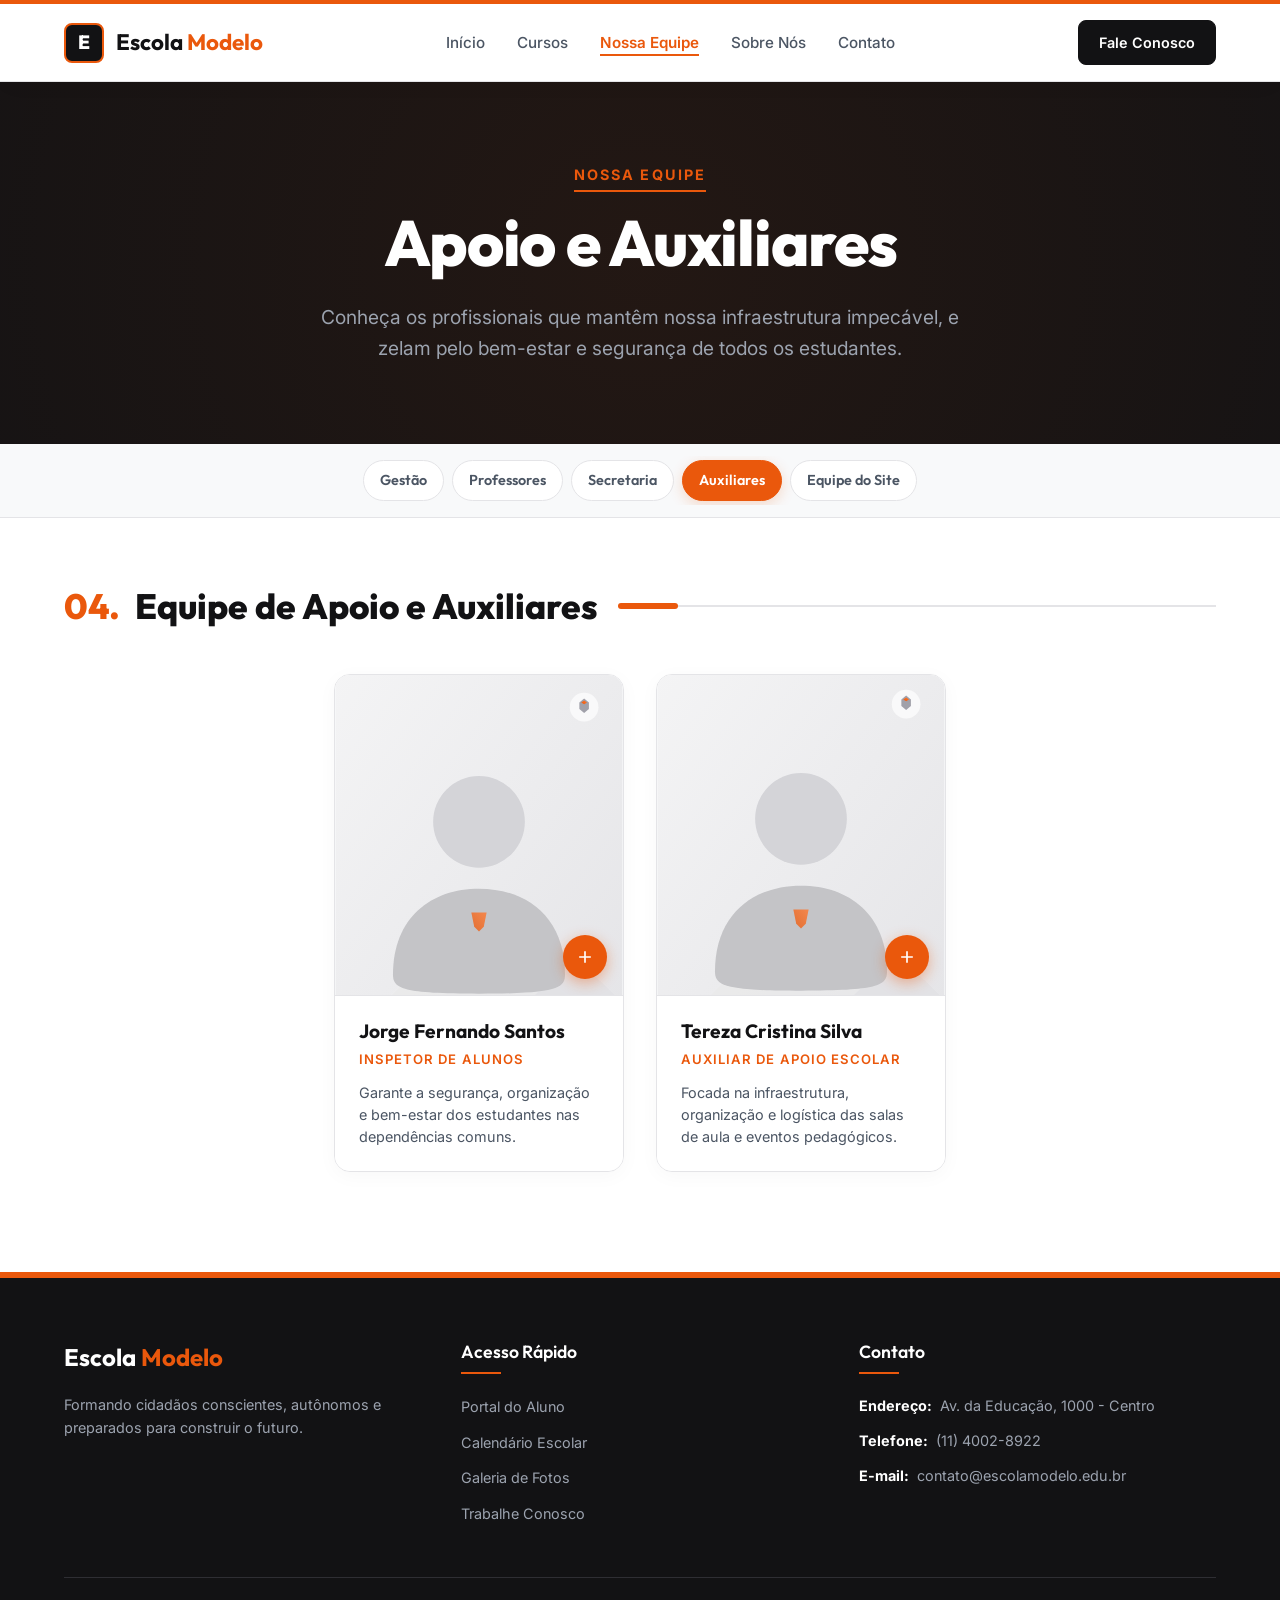
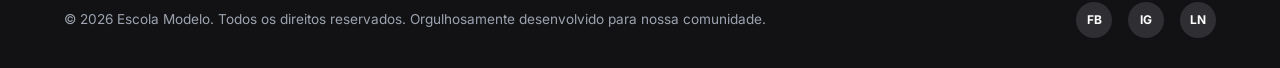
==== auxiliares.html @ 24512c91 "first commit" ====
﻿<!DOCTYPE html>
<html lang="pt-BR">
<head>
  <meta charset="UTF-8">
  <meta name="viewport" content="width=device-width, initial-scale=1.0">
  <title>Auxiliares | Escola Modelo</title>
  
  <!-- SEO Meta Tags -->
  <meta name="description" content="Conheça a equipe de apoio e auxiliares da Escola Modelo. Profissionais focados na segurança e bem-estar de toda a comunidade escolar.">
  <meta name="keywords" content="auxiliares, apoio escolar, infraestrutura, seguranca escolar, escola modelo">
  <meta name="author" content="Escola Modelo">

  <!-- Google Fonts -->
  <link rel="preconnect" href="https://fonts.googleapis.com">
  <link rel="preconnect" href="https://fonts.gstatic.com" crossorigin>
  <link href="https://fonts.googleapis.com/css2?family=Inter:wght@400;500;600;700&family=Outfit:wght@400;600;700;800&display=swap" rel="stylesheet">

  <!-- Folha de Estilos CSS -->
  <link rel="stylesheet" href="style.css">
</head>
<body>

  <!-- Header / Navbar Principal -->
  <header>
    <nav class="navbar" id="main-nav" aria-label="Navegação principal">
      <a href="index.html" class="nav-brand" id="brand-link">
        <div class="brand-logo" aria-hidden="true">E</div>
        <span class="brand-text">Escola <span>Modelo</span></span>
      </a>
      
      <ul class="nav-links" id="nav-menu">
        <li><a href="index.html" id="link-home">Início</a></li>
        <li><a href="#" id="link-cursos">Cursos</a></li>
        <li><a href="equipe-gestao.html" class="active" id="link-equipe">Nossa Equipe</a></li>
        <li><a href="#" id="link-sobre">Sobre Nós</a></li>
        <li><a href="#" id="link-contato">Contato</a></li>
      </ul>

      <a href="#contato" class="nav-cta" id="cta-fale-conosco">Fale Conosco</a>

      <!-- Botão Hambúrguer (Mobile/Tablet) -->
      <button class="hamburger-btn" id="hamburger-btn" aria-label="Abrir menu de navegação" aria-expanded="false" aria-controls="mobile-menu">
        <span></span>
        <span></span>
        <span></span>
      </button>
    </nav>
  </header>

  <!-- Menu Mobile Overlay -->
  <div class="mobile-menu" id="mobile-menu" role="dialog" aria-modal="true" aria-label="Menu de navegação">
    <ul class="mobile-menu-links">
      <li><a href="index.html" id="mob-link-home">Início</a></li>
      <li><a href="#" id="mob-link-cursos">Cursos</a></li>
      <li><a href="equipe-gestao.html" class="active" id="mob-link-equipe">Nossa Equipe</a></li>
      <li><a href="#" id="mob-link-sobre">Sobre Nós</a></li>
      <li><a href="#contato" id="mob-link-contato">Contato</a></li>
    </ul>
    <a href="#contato" class="mobile-menu-cta" id="mob-cta">Fale Conosco</a>
  </div>

  <!-- Hero Section -->
  <section class="hero" id="hero-equipe" aria-labelledby="hero-title-id">
    <div class="hero-content">
      <span class="hero-subtitle" id="hero-sub">Nossa Equipe</span>
      <h1 class="hero-title" id="hero-title-id">Apoio e Auxiliares</h1>
      <p class="hero-description" id="hero-desc">
        Conheça os profissionais que mantêm nossa infraestrutura impecável, e zelam pelo bem-estar e segurança de todos os estudantes.
      </p>
    </div>
  </section>

  <!-- Sub-navegação das Categorias da Equipe -->
  <nav class="team-nav" aria-label="Categorias da equipe">
    <ul class="team-nav-list">
      <li><a href="equipe-gestao.html" class="team-nav-link" id="team-link-gestao">Gestão</a></li>
      <li><a href="professores.html" class="team-nav-link" id="team-link-professores">Professores</a></li>
      <li><a href="secretaria.html" class="team-nav-link" id="team-link-secretaria">Secretaria</a></li>
      <li><a href="auxiliares.html" class="team-nav-link active" id="team-link-auxiliares">Auxiliares</a></li>
      <li><a href="equipe-site.html" class="team-nav-link" id="team-link-site">Equipe do Site</a></li>
    </ul>
  </nav>

  <!-- Container Principal das Categorias de Equipe -->
  <main class="team-container" id="main-team-content">
    <section class="category-section" id="auxiliares" aria-labelledby="title-auxiliares">
      <div class="category-header">
        <h2 class="category-title" id="title-auxiliares"><span>04.</span> Equipe de Apoio e Auxiliares</h2>
        <div class="category-line" aria-hidden="true"></div>
      </div>
      <!-- Cards dos Auxiliares injetados pelo JS com base no data-categoria -->
      <div class="members-grid" id="grid-auxiliares" data-categoria="auxiliares"></div>
    </section>
  </main>

  <!-- Footer / Rodapé Principal -->
  <footer class="footer" id="contato">
    <div class="footer-grid">
      
      <!-- Informações da Escola -->
      <div class="footer-info" id="footer-school-info">
        <h3>Escola <span>Modelo</span></h3>
        <p>Formando cidadãos conscientes, autônomos e preparados para construir o futuro.</p>
      </div>

      <!-- Links Rápidos -->
      <div class="footer-links" id="footer-quick-links">
        <h4>Acesso Rápido</h4>
        <ul>
          <li><a href="#">Portal do Aluno</a></li>
          <li><a href="#">Calendário Escolar</a></li>
          <li><a href="#">Galeria de Fotos</a></li>
          <li><a href="#">Trabalhe Conosco</a></li>
        </ul>
      </div>

      <!-- Contatos e Localização -->
      <div class="footer-contact" id="footer-contact-info">
        <h4>Contato</h4>
        <p><strong>Endereço:</strong> Av. da Educação, 1000 - Centro</p>
        <p><strong>Telefone:</strong> (11) 4002-8922</p>
        <p><strong>E-mail:</strong> contato@escolamodelo.edu.br</p>
      </div>

    </div>

    <!-- Direitos Autorais e Redes Sociais -->
    <div class="footer-bottom" id="footer-copyright-social">
      <p>&copy; 2026 Escola Modelo. Todos os direitos reservados. Orgulhosamente desenvolvido para nossa comunidade.</p>
      <div class="footer-socials" aria-label="Links para redes sociais">
        <a href="#" class="social-icon" aria-label="Facebook">FB</a>
        <a href="#" class="social-icon" aria-label="Instagram">IG</a>
        <a href="#" class="social-icon" aria-label="LinkedIn">LN</a>
      </div>
    </div>
  </footer>

  <!-- Script Lógico JavaScript -->
  <script src="app.js"></script>
</body>
</html>
---- style.css ----
/* -------------------------------------------------------------
 * ESTILOS GERAIS E DESIGN SYSTEM - SEÇÃO "NOSSA EQUIPE"
 * Cores Principais: Branco, Preto, Laranja (Destaques)
 * Fontes: Outfit (Títulos), Inter (Texto de Apoio)
 * ------------------------------------------------------------- */

/* Reset & Configurações Básicas */
*, *::before, *::after {
  box-sizing: border-box;
  margin: 0;
  padding: 0;
}

:root {
  /* Cores */
  --color-bg: #ffffff;
  --color-bg-alt: #f8f9fa;
  --color-text-primary: #121214;
  --color-text-secondary: #4b5563;
  --color-text-muted: #9ca3af;
  --color-border: #e4e4e7;
  
  /* Laranja Principal e Variações */
  --color-orange: #ea580c;
  --color-orange-light: #ff7e3d;
  --color-orange-dark: #c2410c;
  --color-orange-glow: rgba(234, 88, 12, 0.15);
  
  /* Fontes */
  --font-title: 'Outfit', sans-serif;
  --font-body: 'Inter', sans-serif;
  
  /* Transições */
  --transition-smooth: all 0.4s cubic-bezier(0.4, 0, 0.2, 1);
  --transition-fast: all 0.2s ease;

  /* Altura da navbar (usada pelo team-nav sticky) */
  --navbar-height: 73px;
}

body {
  font-family: var(--font-body);
  background-color: var(--color-bg);
  color: var(--color-text-primary);
  line-height: 1.6;
  -webkit-font-smoothing: antialiased;
  overflow-x: hidden;
}

/* -------------------------------------------------------------
 * HEADER / NAVBAR INSTITUCIONAL
 * ------------------------------------------------------------- */
.navbar {
  position: sticky;
  top: 0;
  z-index: 100;
  background-color: rgba(255, 255, 255, 0.97);
  backdrop-filter: blur(8px);
  border-bottom: 1px solid var(--color-border);
  border-top: 4px solid var(--color-orange);
  padding: 16px 5%;
  display: flex;
  justify-content: space-between;
  align-items: center;
  box-shadow: 0 4px 30px rgba(0, 0, 0, 0.02);
}

.nav-brand {
  display: flex;
  align-items: center;
  gap: 12px;
  text-decoration: none;
  z-index: 110;
}

.brand-logo {
  width: 40px;
  height: 40px;
  background-color: var(--color-text-primary);
  border-radius: 8px;
  display: flex;
  align-items: center;
  justify-content: center;
  color: var(--color-bg);
  font-weight: 800;
  font-family: var(--font-title);
  font-size: 1.2rem;
  border: 2px solid var(--color-orange);
  flex-shrink: 0;
}

.brand-text {
  font-family: var(--font-title);
  font-size: 1.4rem;
  font-weight: 700;
  color: var(--color-text-primary);
}

.brand-text span {
  color: var(--color-orange);
}

.nav-links {
  display: flex;
  gap: 32px;
  list-style: none;
}

.nav-links a {
  text-decoration: none;
  color: var(--color-text-secondary);
  font-weight: 500;
  font-size: 0.95rem;
  transition: var(--transition-fast);
  position: relative;
  padding: 4px 0;
}

.nav-links a:hover {
  color: var(--color-orange);
}

.nav-links a::after {
  content: '';
  position: absolute;
  bottom: 0;
  left: 0;
  width: 0;
  height: 2px;
  background-color: var(--color-orange);
  transition: var(--transition-fast);
}

.nav-links a.active {
  color: var(--color-orange);
  font-weight: 600;
}

.nav-links a.active::after,
.nav-links a:hover::after {
  width: 100%;
}

.nav-cta {
  background-color: var(--color-text-primary);
  color: var(--color-bg);
  padding: 10px 20px;
  border-radius: 8px;
  text-decoration: none;
  font-weight: 600;
  font-size: 0.9rem;
  transition: var(--transition-fast);
  border: 1px solid var(--color-text-primary);
}

.nav-cta:hover {
  background-color: var(--color-orange);
  border-color: var(--color-orange);
  color: var(--color-bg);
  box-shadow: 0 4px 12px var(--color-orange-glow);
}

/* -------------------------------------------------------------
 * MENU HAMBÚRGUER (Mobile / Tablet)
 * ------------------------------------------------------------- */
.hamburger-btn {
  display: none;
  flex-direction: column;
  justify-content: center;
  align-items: center;
  gap: 5px;
  width: 44px;
  height: 44px;
  background: none;
  border: 1px solid var(--color-border);
  border-radius: 8px;
  cursor: pointer;
  padding: 8px;
  transition: var(--transition-fast);
  z-index: 110;
}

.hamburger-btn:hover {
  border-color: var(--color-orange);
  background-color: var(--color-orange-glow);
}

.hamburger-btn span {
  display: block;
  width: 22px;
  height: 2px;
  background-color: var(--color-text-primary);
  border-radius: 2px;
  transition: var(--transition-smooth);
  transform-origin: center;
}

/* Animação hambúrguer → X */
.hamburger-btn.open span:nth-child(1) {
  transform: translateY(7px) rotate(45deg);
}
.hamburger-btn.open span:nth-child(2) {
  opacity: 0;
  transform: scaleX(0);
}
.hamburger-btn.open span:nth-child(3) {
  transform: translateY(-7px) rotate(-45deg);
}

/* Menu Mobile Overlay */
.mobile-menu {
  display: none;
  position: fixed;
  top: 0;
  left: 0;
  right: 0;
  bottom: 0;
  background-color: rgba(255, 255, 255, 0.98);
  backdrop-filter: blur(12px);
  z-index: 105;
  flex-direction: column;
  justify-content: center;
  align-items: center;
  gap: 0;
  opacity: 0;
  pointer-events: none;
  transition: opacity 0.3s ease;
}

.mobile-menu.open {
  opacity: 1;
  pointer-events: all;
}

.mobile-menu-links {
  list-style: none;
  display: flex;
  flex-direction: column;
  align-items: center;
  gap: 8px;
  width: 100%;
  padding: 0 24px;
}

.mobile-menu-links a {
  display: block;
  width: 100%;
  text-align: center;
  text-decoration: none;
  color: var(--color-text-primary);
  font-family: var(--font-title);
  font-size: 1.5rem;
  font-weight: 700;
  padding: 14px 0;
  border-bottom: 1px solid var(--color-border);
  transition: var(--transition-fast);
}

.mobile-menu-links a:hover,
.mobile-menu-links a.active {
  color: var(--color-orange);
}

.mobile-menu-cta {
  display: inline-block;
  margin-top: 24px;
  background-color: var(--color-orange);
  color: var(--color-bg);
  padding: 14px 36px;
  border-radius: 8px;
  text-decoration: none;
  font-weight: 700;
  font-size: 1rem;
  font-family: var(--font-title);
  transition: var(--transition-fast);
}

.mobile-menu-cta:hover {
  background-color: var(--color-orange-dark);
  box-shadow: 0 6px 20px var(--color-orange-glow);
}

/* -------------------------------------------------------------
 * HERO SECTION
 * ------------------------------------------------------------- */
.hero {
  background-color: var(--color-text-primary);
  color: var(--color-bg);
  padding: 80px 5%;
  text-align: center;
  position: relative;
  overflow: hidden;
}

.hero::before {
  content: '';
  position: absolute;
  top: -50%;
  left: -50%;
  width: 200%;
  height: 200%;
  background: radial-gradient(circle, rgba(234, 88, 12, 0.08) 0%, rgba(0,0,0,0) 70%);
  pointer-events: none;
}

.hero-content {
  max-width: 800px;
  margin: 0 auto;
  position: relative;
  z-index: 1;
}

.hero-subtitle {
  color: var(--color-orange);
  text-transform: uppercase;
  letter-spacing: 0.15em;
  font-size: 0.9rem;
  font-weight: 700;
  margin-bottom: 16px;
  display: inline-block;
  border-bottom: 2px solid var(--color-orange);
  padding-bottom: 4px;
}

.hero-title {
  font-family: var(--font-title);
  font-size: clamp(2rem, 5vw, 4rem);
  font-weight: 800;
  line-height: 1.1;
  margin-bottom: 24px;
  letter-spacing: -0.02em;
}

.hero-description {
  color: var(--color-text-muted);
  font-size: clamp(0.95rem, 2vw, 1.2rem);
  font-weight: 400;
  max-width: 650px;
  margin: 0 auto;
}

/* -------------------------------------------------------------
 * TEAM SECTION / LAYOUT DE CATEGORIAS
 * ------------------------------------------------------------- */
.team-container {
  padding: 60px 5% 100px 5%;
  max-width: 1400px;
  margin: 0 auto;
}

.category-section {
  margin-bottom: 80px;
  scroll-margin-top: 140px;
}

.category-section:last-child {
  margin-bottom: 0;
}

.category-header {
  margin-bottom: 40px;
  position: relative;
  display: flex;
  align-items: center;
  gap: 20px;
}

.category-title {
  font-family: var(--font-title);
  font-size: clamp(1.6rem, 3vw, 2.2rem);
  font-weight: 800;
  color: var(--color-text-primary);
  white-space: nowrap;
}

.category-title span {
  color: var(--color-orange);
  margin-right: 8px;
}

.category-line {
  flex-grow: 1;
  height: 2px;
  background-color: var(--color-border);
  position: relative;
}

.category-line::before {
  content: '';
  position: absolute;
  left: 0;
  top: -2px;
  height: 6px;
  width: 60px;
  background-color: var(--color-orange);
  border-radius: 3px;
}

/* Sub-navegação para Categorias da Equipe */
.team-nav {
  background-color: var(--color-bg-alt);
  border-bottom: 1px solid var(--color-border);
  padding: 12px 5%;
  position: sticky;
  top: var(--navbar-height);
  z-index: 90;
  display: flex;
  justify-content: center;
}

.team-nav-list {
  display: flex;
  gap: 8px;
  list-style: none;
  overflow-x: auto;
  scrollbar-width: none; /* Firefox */
  -ms-overflow-style: none; /* IE/Edge */
  max-width: 100%;
  padding: 4px 0;
  -webkit-overflow-scrolling: touch;
}

.team-nav-list::-webkit-scrollbar {
  display: none; /* Chrome/Safari */
}

.team-nav-link {
  display: inline-block;
  text-decoration: none;
  color: var(--color-text-secondary);
  font-family: var(--font-title);
  font-weight: 600;
  font-size: 0.9rem;
  padding: 8px 16px;
  border-radius: 30px;
  border: 1px solid var(--color-border);
  background-color: var(--color-bg);
  transition: var(--transition-fast);
  white-space: nowrap;
}

.team-nav-link:hover {
  color: var(--color-orange);
  border-color: var(--color-orange);
  box-shadow: 0 4px 12px rgba(234, 88, 12, 0.05);
}

.team-nav-link.active {
  color: var(--color-bg);
  background-color: var(--color-orange);
  border-color: var(--color-orange);
  box-shadow: 0 4px 14px rgba(234, 88, 12, 0.2);
}

/* Grid de Membros */
.members-grid {
  display: flex;
  flex-wrap: wrap;
  justify-content: center;
  gap: 40px 32px;
}

/* -------------------------------------------------------------
 * MEMBER CARDS (COMPONENTE PRINCIPAL REESTRUTURADO)
 * ------------------------------------------------------------- */
.member-card {
  background-color: var(--color-bg);
  border-radius: 16px;
  border: 1px solid var(--color-border);
  box-shadow: 0 4px 20px rgba(0, 0, 0, 0.03);
  overflow: hidden;
  display: flex;
  flex-direction: column;
  width: 290px;
  max-width: 100%;
  transition: width 0.5s cubic-bezier(0.4, 0, 0.2, 1), 
              border-color 0.3s ease, 
              box-shadow 0.3s ease,
              transform 0.3s ease;
  position: relative;
}

/* Hover no Desktop (apenas quando fechado) */
@media (hover: hover) {
  .member-card:not(.expanded):hover {
    transform: translateY(-6px);
    border-color: var(--color-orange);
    box-shadow: 0 12px 30px rgba(234, 88, 12, 0.1);
  }
  
  .member-card:not(.expanded):hover .member-photo {
    transform: scale(1.04);
  }
}

/* Estado Expandido - apenas Desktop */
@media (min-width: 769px) {
  .member-card.expanded {
    width: 650px;
    border-color: var(--color-orange);
    box-shadow: 0 16px 40px rgba(234, 88, 12, 0.12);
  }

  .member-card.expanded .card-main-row {
    height: 380px;
  }
}

/* Linha Principal (Foto + Detalhes Expansíveis) */
.card-main-row {
  display: flex;
  flex-direction: row;
  width: 100%;
  height: 320px;
  position: relative;
  overflow: hidden;
}

/* Foto do Membro */
.card-media-container {
  position: relative;
  width: 100%;
  height: 100%;
  flex-shrink: 0;
  overflow: hidden;
  background-color: var(--color-bg-alt);
  transition: width 0.5s cubic-bezier(0.4, 0, 0.2, 1);
}

@media (min-width: 769px) {
  .member-card.expanded .card-media-container {
    width: 260px; /* Reduz ligeiramente para dar espaço ao painel lateral */
  }
}

.member-photo {
  width: 100%;
  height: 100%;
  object-fit: cover;
  transition: transform 0.5s ease;
}

/* Botão Toggle (+ / x) */
.toggle-btn {
  position: absolute;
  bottom: 16px;
  right: 16px;
  width: 44px;
  height: 44px;
  border-radius: 50%;
  background-color: var(--color-orange);
  color: var(--color-bg);
  border: none;
  cursor: pointer;
  display: flex;
  align-items: center;
  justify-content: center;
  box-shadow: 0 4px 14px rgba(234, 88, 12, 0.4);
  transition: transform 0.5s cubic-bezier(0.4, 0, 0.2, 1),
              background-color 0.3s ease,
              box-shadow 0.3s ease;
  z-index: 10;
  outline: none;
}

.toggle-btn svg {
  width: 20px;
  height: 20px;
  fill: currentColor;
  transition: transform 0.5s cubic-bezier(0.4, 0, 0.2, 1);
}

/* Estilos de Hover/Focus do Botão */
.toggle-btn:hover,
.toggle-btn:focus-visible {
  background-color: var(--color-orange-dark);
  box-shadow: 0 6px 18px rgba(234, 88, 12, 0.6);
}

.toggle-btn:focus-visible {
  outline: 3px solid var(--color-text-primary);
  outline-offset: 2px;
}

/* Rotação e cor do botão expandido (+ vira ×) */
.member-card.expanded .toggle-btn {
  transform: rotate(135deg);
  background-color: var(--color-text-primary);
  box-shadow: 0 4px 14px rgba(0, 0, 0, 0.3);
}

/* -------------------------------------------------------------
 * PAINÉIS DE CONTEÚDO
 * ------------------------------------------------------------- */

/* Painel Resumido (Parte inferior quando fechado) */
.card-collapsed-panel {
  padding: 24px;
  display: flex;
  flex-direction: column;
  flex-grow: 1;
  border-top: 1px solid var(--color-border);
  background-color: var(--color-bg);
  transition: max-height 0.5s cubic-bezier(0.4, 0, 0.2, 1),
              opacity 0.4s ease,
              padding 0.5s ease;
  max-height: 200px;
  opacity: 1;
  overflow: hidden;
}

.member-card.expanded .card-collapsed-panel {
  max-height: 0;
  opacity: 0;
  padding: 0 24px;
  border-top-color: transparent;
}

.member-name {
  font-family: var(--font-title);
  font-size: 1.2rem;
  font-weight: 700;
  color: var(--color-text-primary);
  margin-bottom: 6px;
  line-height: 1.2;
}

.member-role {
  font-size: 0.82rem;
  font-weight: 600;
  color: var(--color-orange);
  text-transform: uppercase;
  letter-spacing: 0.08em;
  margin-bottom: 12px;
}

.member-summary {
  font-size: 0.9rem;
  color: var(--color-text-secondary);
  line-height: 1.5;
}

/* Painel Expandido (Ao lado da foto) */
.card-expanded-panel {
  width: 0;
  opacity: 0;
  overflow: hidden;
  box-sizing: border-box;
  background-color: var(--color-bg);
  transition: width 0.5s cubic-bezier(0.4, 0, 0.2, 1),
              opacity 0.4s ease,
              padding 0.5s ease;
  display: flex;
  flex-direction: column;
  height: 100%;
}

.member-card.expanded .card-expanded-panel {
  width: 390px;
  opacity: 1;
  padding: 24px;
  overflow-y: auto;
  overflow-x: hidden;
  max-height: 380px;
}

.member-name-exp {
  font-family: var(--font-title);
  font-size: 1.3rem;
  font-weight: 800;
  color: var(--color-text-primary);
  margin-bottom: 4px;
}

.member-role-exp {
  font-size: 0.85rem;
  font-weight: 700;
  color: var(--color-orange);
  text-transform: uppercase;
  letter-spacing: 0.08em;
  margin-bottom: 16px;
}

.expanded-inner-details {
  border-top: 1px solid var(--color-border);
  padding-top: 16px;
}

.detail-item {
  margin-bottom: 16px;
}

.detail-item:last-child {
  margin-bottom: 0;
}

.detail-label {
  font-size: 0.7rem;
  font-weight: 700;
  color: var(--color-text-muted);
  text-transform: uppercase;
  letter-spacing: 0.08em;
  margin-bottom: 4px;
}

.detail-value {
  font-size: 0.9rem;
  color: var(--color-text-primary);
  font-weight: 500;
}

.detail-bio {
  font-size: 0.88rem;
  color: var(--color-text-secondary);
  line-height: 1.5;
  background-color: var(--color-bg-alt);
  padding: 10px;
  border-radius: 8px;
  border-left: 3px solid var(--color-orange);
  margin-top: 4px;
}

/* -------------------------------------------------------------
 * FOOTER INSTITUCIONAL (Mantendo intacto)
 * ------------------------------------------------------------- */
.footer {
  background-color: var(--color-text-primary);
  color: var(--color-bg);
  padding: 60px 5% 30px 5%;
  border-top: 6px solid var(--color-orange);
}

.footer-grid {
  max-width: 1400px;
  margin: 0 auto 40px auto;
  display: grid;
  grid-template-columns: repeat(auto-fit, minmax(220px, 1fr));
  gap: 40px;
}

.footer-info h3 {
  font-family: var(--font-title);
  font-size: 1.5rem;
  font-weight: 700;
  margin-bottom: 16px;
}

.footer-info h3 span {
  color: var(--color-orange);
}

.footer-info p {
  color: var(--color-text-muted);
  font-size: 0.9rem;
  max-width: 320px;
}

.footer-links h4,
.footer-contact h4 {
  font-family: var(--font-title);
  font-size: 1.1rem;
  font-weight: 600;
  margin-bottom: 20px;
  position: relative;
  padding-bottom: 8px;
}

.footer-links h4::after,
.footer-contact h4::after {
  content: '';
  position: absolute;
  bottom: 0;
  left: 0;
  width: 40px;
  height: 2px;
  background-color: var(--color-orange);
}

.footer-links ul {
  list-style: none;
}

.footer-links li {
  margin-bottom: 10px;
}

.footer-links a {
  text-decoration: none;
  color: var(--color-text-muted);
  font-size: 0.9rem;
  transition: var(--transition-fast);
}

.footer-links a:hover {
  color: var(--color-orange);
  padding-left: 4px;
}

.footer-contact p {
  color: var(--color-text-muted);
  font-size: 0.9rem;
  margin-bottom: 12px;
  display: flex;
  align-items: flex-start;
  gap: 8px;
  flex-wrap: wrap;
}

.footer-contact strong {
  color: var(--color-bg);
  white-space: nowrap;
}

.footer-bottom {
  max-width: 1400px;
  margin: 0 auto;
  border-top: 1px solid #2e2e33;
  padding-top: 24px;
  display: flex;
  justify-content: space-between;
  align-items: center;
  flex-wrap: wrap;
  gap: 20px;
  color: var(--color-text-muted);
  font-size: 0.85rem;
}

.footer-socials {
  display: flex;
  gap: 16px;
}

.social-icon {
  width: 36px;
  height: 36px;
  border-radius: 50%;
  background-color: #2e2e33;
  color: var(--color-bg);
  display: flex;
  align-items: center;
  justify-content: center;
  text-decoration: none;
  transition: var(--transition-fast);
  font-size: 0.75rem;
  font-weight: 700;
}

.social-icon:hover {
  background-color: var(--color-orange);
  transform: translateY(-2px);
}

/* ============================================================
 * MEDIA QUERIES - RESPONSIVIDADE COMPLETA
 * ============================================================ */

/* ----------------------------------------------------------
 * TABLETS GRANDES / LAPTOPS PEQUENOS (max 1024px)
 * ---------------------------------------------------------- */
@media (max-width: 1024px) {
  .navbar {
    padding: 16px 4%;
  }

  .nav-links {
    gap: 20px;
  }

  .team-container {
    padding: 50px 4% 80px 4%;
  }

  .members-grid {
    gap: 32px 24px;
  }
}

/* ----------------------------------------------------------
 * TABLETS (max 768px) — Ativa o menu hambúrguer
 * ---------------------------------------------------------- */
@media (max-width: 768px) {
  :root {
    --navbar-height: 65px;
  }

  .navbar {
    padding: 14px 5%;
  }

  /* Esconde links e CTA desktop */
  .nav-links,
  .nav-cta {
    display: none;
  }

  /* Mostra o botão hambúrguer */
  .hamburger-btn {
    display: flex;
  }

  /* Exibe o menu mobile quando open */
  .mobile-menu {
    display: flex;
  }

  /* Hero */
  .hero {
    padding: 60px 5%;
  }

  /* Team nav — mais compacto */
  .team-nav {
    padding: 10px 4%;
    justify-content: flex-start;
  }

  .team-nav-list {
    gap: 6px;
  }

  .team-nav-link {
    font-size: 0.82rem;
    padding: 7px 14px;
  }

  /* Container principal */
  .team-container {
    padding: 40px 5% 70px 5%;
  }

  .category-section {
    margin-bottom: 60px;
    scroll-margin-top: 130px;
  }

  .category-header {
    margin-bottom: 28px;
  }

  .members-grid {
    gap: 28px;
  }

  /* Cards — expansão vertical em tablet */
  .member-card {
    width: 100%;
    max-width: 480px;
  }

  .member-card.expanded {
    width: 100%;
    max-width: 480px;
    border-color: var(--color-orange);
    box-shadow: 0 16px 40px rgba(234, 88, 12, 0.12);
  }

  /* Empilha verticalmente */
  .card-main-row {
    flex-direction: column;
    height: auto;
  }

  .card-media-container {
    width: 100% !important;
    height: 280px;
    flex-shrink: 0;
  }

  /* Painel expandido vira bloco vertical */
  .card-expanded-panel {
    width: 100% !important;
    height: 0;
    max-height: 0;
    opacity: 0;
    overflow: hidden;
    transition: max-height 0.5s cubic-bezier(0.4, 0, 0.2, 1),
                opacity 0.4s ease,
                padding 0.5s ease;
    border-top: 1px solid var(--color-border);
  }

  .member-card.expanded .card-expanded-panel {
    height: auto;
    max-height: 600px;
    opacity: 1;
    padding: 20px 24px;
    overflow-y: visible;
  }

  .member-card.expanded .card-collapsed-panel {
    max-height: 0;
    opacity: 0;
    padding: 0 24px;
    border-top-color: transparent;
  }

  /* Footer tablet */
  .footer-grid {
    grid-template-columns: 1fr 1fr;
    gap: 30px;
  }

  .footer-bottom {
    flex-direction: column;
    text-align: center;
    align-items: center;
    gap: 16px;
  }
}

/* ----------------------------------------------------------
 * CELULARES MÉDIOS E GRANDES (max 599px)
 * ---------------------------------------------------------- */
@media (max-width: 599px) {
  :root {
    --navbar-height: 60px;
  }

  .navbar {
    padding: 12px 4%;
  }

  .brand-text {
    font-size: 1.2rem;
  }

  .brand-logo {
    width: 36px;
    height: 36px;
    font-size: 1rem;
  }

  /* Hero */
  .hero {
    padding: 50px 4%;
  }

  .hero-subtitle {
    font-size: 0.8rem;
    letter-spacing: 0.1em;
  }

  /* Team nav */
  .team-nav {
    padding: 8px 4%;
  }

  .team-nav-link {
    font-size: 0.78rem;
    padding: 6px 12px;
  }

  /* Container */
  .team-container {
    padding: 32px 4% 60px 4%;
  }

  .category-section {
    margin-bottom: 48px;
    scroll-margin-top: 120px;
  }

  .category-header {
    margin-bottom: 20px;
    gap: 12px;
  }

  .members-grid {
    gap: 24px;
  }

  /* Cards */
  .member-card,
  .member-card.expanded {
    width: 100%;
    max-width: 100%;
  }

  .card-media-container {
    height: 260px;
  }

  .member-card.expanded .card-expanded-panel {
    padding: 16px;
  }

  .member-name-exp {
    font-size: 1.1rem;
  }

  .member-role-exp {
    font-size: 0.78rem;
  }

  .detail-value {
    font-size: 0.85rem;
  }

  .detail-bio {
    font-size: 0.83rem;
  }

  .card-collapsed-panel {
    padding: 18px;
  }

  .member-name {
    font-size: 1.05rem;
  }

  /* Footer */
  .footer {
    padding: 40px 4% 24px 4%;
  }

  .footer-grid {
    grid-template-columns: 1fr;
    gap: 28px;
  }

  .footer-info h3 {
    font-size: 1.25rem;
  }

  .footer-bottom {
    font-size: 0.78rem;
  }

  .footer-socials {
    gap: 12px;
  }
}

/* ----------------------------------------------------------
 * CELULARES MUITO PEQUENOS (max 380px)
 * ---------------------------------------------------------- */
@media (max-width: 380px) {
  .brand-text {
    font-size: 1.05rem;
  }

  .team-nav-link {
    font-size: 0.72rem;
    padding: 5px 10px;
  }

  .category-title {
    font-size: 1.25rem;
  }

  .category-line {
    display: none;
  }

  .card-media-container {
    height: 230px;
  }

  .toggle-btn {
    width: 40px;
    height: 40px;
    bottom: 12px;
    right: 12px;
  }
}
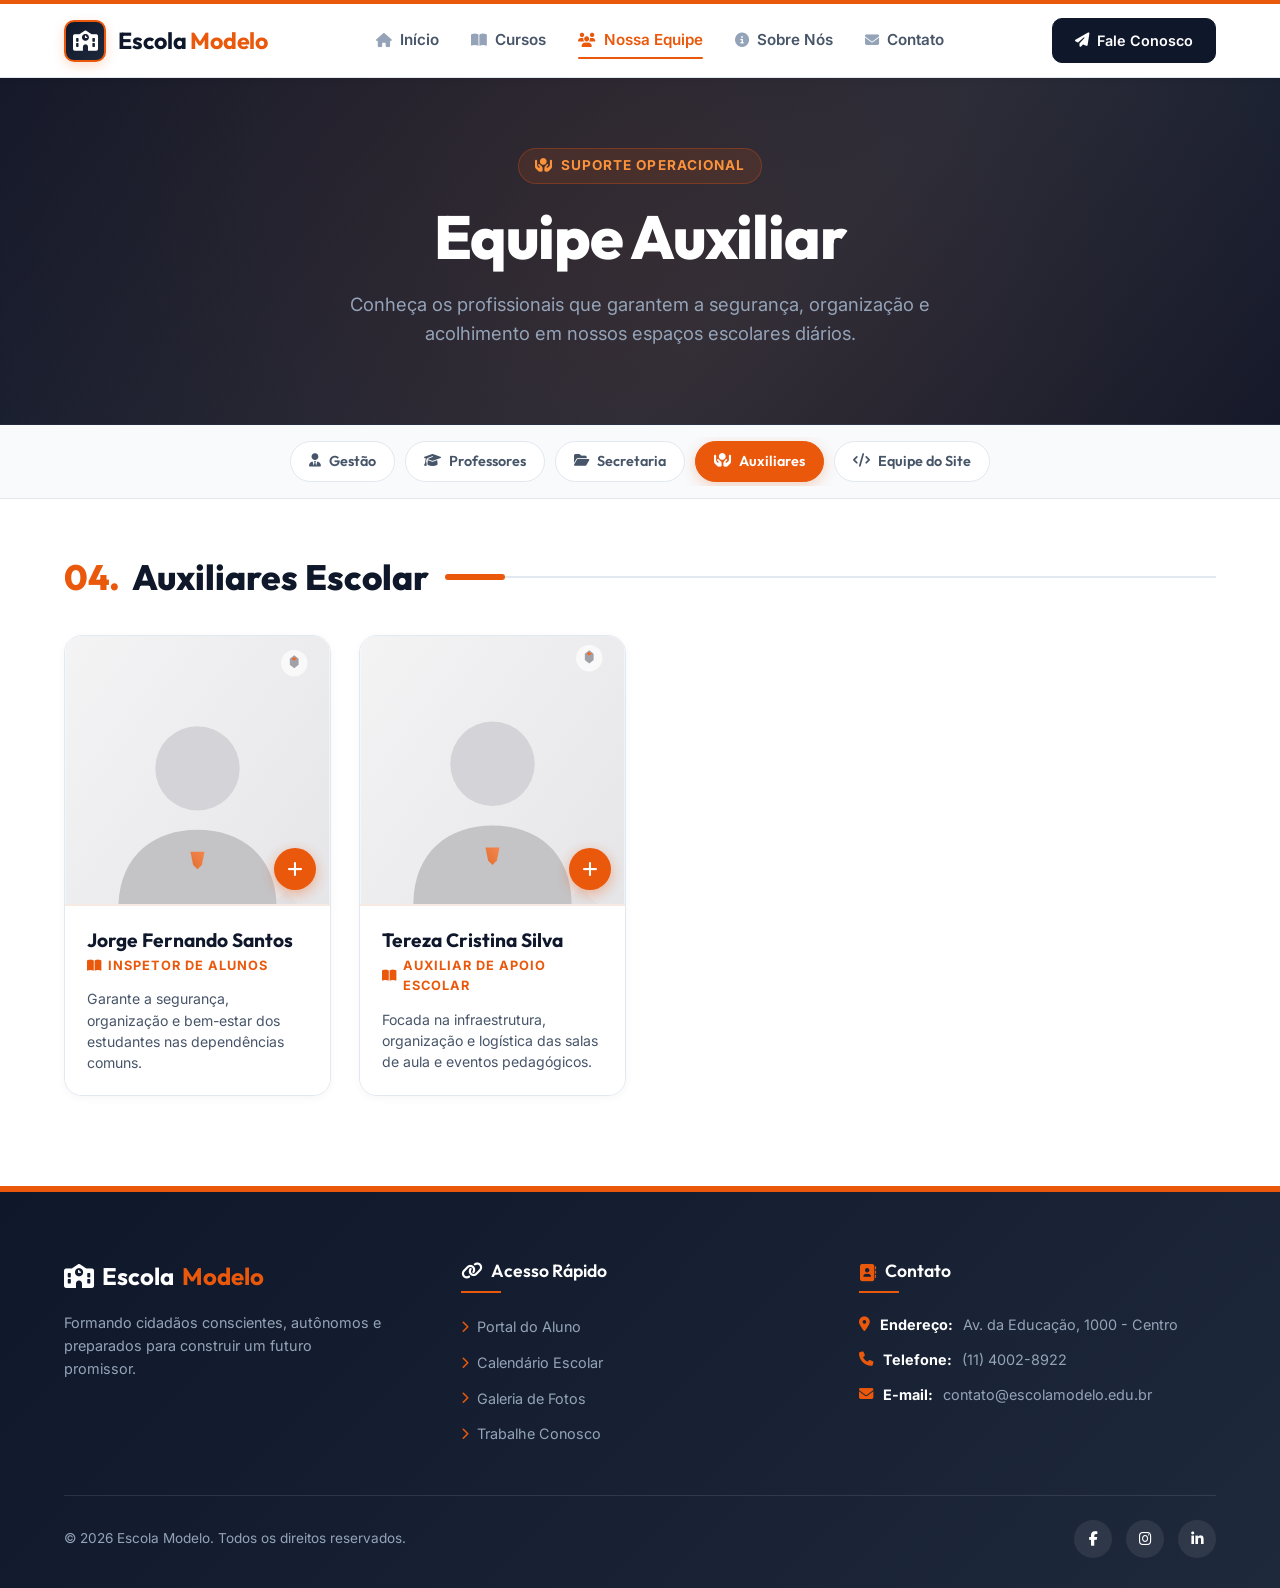
==== commit 2c446363: "atualizações de icons e bibliotecas" ====
--- a/auxiliares.html
+++ b/auxiliares.html
@@ -1,19 +1,25 @@
-﻿<!DOCTYPE html>
+<!DOCTYPE html>
 <html lang="pt-BR">
 <head>
   <meta charset="UTF-8">
   <meta name="viewport" content="width=device-width, initial-scale=1.0">
-  <title>Auxiliares | Escola Modelo</title>
+  <title>Equipe Auxiliar | Escola Modelo</title>
   
   <!-- SEO Meta Tags -->
-  <meta name="description" content="Conheça a equipe de apoio e auxiliares da Escola Modelo. Profissionais focados na segurança e bem-estar de toda a comunidade escolar.">
-  <meta name="keywords" content="auxiliares, apoio escolar, infraestrutura, seguranca escolar, escola modelo">
+  <meta name="description" content="Conheça a equipe de apoio e auxiliares escolares da Escola Modelo.">
+  <meta name="keywords" content="auxiliares, inspetores, apoio escolar, infraestrutura, escola modelo">
   <meta name="author" content="Escola Modelo">
 
   <!-- Google Fonts -->
   <link rel="preconnect" href="https://fonts.googleapis.com">
   <link rel="preconnect" href="https://fonts.gstatic.com" crossorigin>
   <link href="https://fonts.googleapis.com/css2?family=Inter:wght@400;500;600;700&family=Outfit:wght@400;600;700;800&display=swap" rel="stylesheet">
+
+  <!-- Font Awesome 6 Icons -->
+  <link rel="stylesheet" href="https://cdnjs.cloudflare.com/ajax/libs/font-awesome/6.4.0/css/all.min.css">
+
+  <!-- AOS CSS -->
+  <link rel="stylesheet" href="https://unpkg.com/aos@2.3.1/dist/aos.css">
 
   <!-- Folha de Estilos CSS -->
   <link rel="stylesheet" href="style.css">
@@ -24,19 +30,19 @@
   <header>
     <nav class="navbar" id="main-nav" aria-label="Navegação principal">
       <a href="index.html" class="nav-brand" id="brand-link">
-        <div class="brand-logo" aria-hidden="true">E</div>
+        <div class="brand-logo" aria-hidden="true"><i class="fa-solid fa-school"></i></div>
         <span class="brand-text">Escola <span>Modelo</span></span>
       </a>
       
       <ul class="nav-links" id="nav-menu">
-        <li><a href="index.html" id="link-home">Início</a></li>
-        <li><a href="#" id="link-cursos">Cursos</a></li>
-        <li><a href="equipe-gestao.html" class="active" id="link-equipe">Nossa Equipe</a></li>
-        <li><a href="#" id="link-sobre">Sobre Nós</a></li>
-        <li><a href="#" id="link-contato">Contato</a></li>
+        <li><a href="index.html" id="link-home"><i class="fa-solid fa-house"></i> Início</a></li>
+        <li><a href="#" id="link-cursos"><i class="fa-solid fa-book-open"></i> Cursos</a></li>
+        <li><a href="equipe-gestao.html" class="active" id="link-equipe"><i class="fa-solid fa-users"></i> Nossa Equipe</a></li>
+        <li><a href="#" id="link-sobre"><i class="fa-solid fa-circle-info"></i> Sobre Nós</a></li>
+        <li><a href="#contato" id="link-contato"><i class="fa-solid fa-envelope"></i> Contato</a></li>
       </ul>
 
-      <a href="#contato" class="nav-cta" id="cta-fale-conosco">Fale Conosco</a>
+      <a href="#contato" class="nav-cta" id="cta-fale-conosco"><i class="fa-solid fa-paper-plane"></i> Fale Conosco</a>
 
       <!-- Botão Hambúrguer (Mobile/Tablet) -->
       <button class="hamburger-btn" id="hamburger-btn" aria-label="Abrir menu de navegação" aria-expanded="false" aria-controls="mobile-menu">
@@ -50,22 +56,22 @@
   <!-- Menu Mobile Overlay -->
   <div class="mobile-menu" id="mobile-menu" role="dialog" aria-modal="true" aria-label="Menu de navegação">
     <ul class="mobile-menu-links">
-      <li><a href="index.html" id="mob-link-home">Início</a></li>
-      <li><a href="#" id="mob-link-cursos">Cursos</a></li>
-      <li><a href="equipe-gestao.html" class="active" id="mob-link-equipe">Nossa Equipe</a></li>
-      <li><a href="#" id="mob-link-sobre">Sobre Nós</a></li>
-      <li><a href="#contato" id="mob-link-contato">Contato</a></li>
+      <li><a href="index.html" id="mob-link-home"><i class="fa-solid fa-house"></i> Início</a></li>
+      <li><a href="#" id="mob-link-cursos"><i class="fa-solid fa-book-open"></i> Cursos</a></li>
+      <li><a href="equipe-gestao.html" class="active" id="mob-link-equipe"><i class="fa-solid fa-users"></i> Nossa Equipe</a></li>
+      <li><a href="#" id="mob-link-sobre"><i class="fa-solid fa-circle-info"></i> Sobre Nós</a></li>
+      <li><a href="#contato" id="mob-link-contato"><i class="fa-solid fa-envelope"></i> Contato</a></li>
     </ul>
-    <a href="#contato" class="mobile-menu-cta" id="mob-cta">Fale Conosco</a>
+    <a href="#contato" class="mobile-menu-cta" id="mob-cta"><i class="fa-solid fa-paper-plane"></i> Fale Conosco</a>
   </div>
 
   <!-- Hero Section -->
   <section class="hero" id="hero-equipe" aria-labelledby="hero-title-id">
-    <div class="hero-content">
-      <span class="hero-subtitle" id="hero-sub">Nossa Equipe</span>
-      <h1 class="hero-title" id="hero-title-id">Apoio e Auxiliares</h1>
+    <div class="hero-content" data-aos="fade-down">
+      <span class="hero-badge" id="hero-sub"><i class="fa-solid fa-hands-holding-circle"></i> Suporte Operacional</span>
+      <h1 class="hero-title" id="hero-title-id">Equipe Auxiliar</h1>
       <p class="hero-description" id="hero-desc">
-        Conheça os profissionais que mantêm nossa infraestrutura impecável, e zelam pelo bem-estar e segurança de todos os estudantes.
+        Conheça os profissionais que garantem a segurança, organização e acolhimento em nossos espaços escolares diários.
       </p>
     </div>
   </section>
@@ -73,22 +79,22 @@
   <!-- Sub-navegação das Categorias da Equipe -->
   <nav class="team-nav" aria-label="Categorias da equipe">
     <ul class="team-nav-list">
-      <li><a href="equipe-gestao.html" class="team-nav-link" id="team-link-gestao">Gestão</a></li>
-      <li><a href="professores.html" class="team-nav-link" id="team-link-professores">Professores</a></li>
-      <li><a href="secretaria.html" class="team-nav-link" id="team-link-secretaria">Secretaria</a></li>
-      <li><a href="auxiliares.html" class="team-nav-link active" id="team-link-auxiliares">Auxiliares</a></li>
-      <li><a href="equipe-site.html" class="team-nav-link" id="team-link-site">Equipe do Site</a></li>
+      <li><a href="equipe-gestao.html" class="team-nav-link" id="team-link-gestao"><i class="fa-solid fa-user-tie"></i> Gestão</a></li>
+      <li><a href="professor.html" class="team-nav-link" id="team-link-professores"><i class="fa-solid fa-graduation-cap"></i> Professores</a></li>
+      <li><a href="secretaria.html" class="team-nav-link" id="team-link-secretaria"><i class="fa-solid fa-folder-open"></i> Secretaria</a></li>
+      <li><a href="auxiliares.html" class="team-nav-link active" id="team-link-auxiliares"><i class="fa-solid fa-hands-holding-circle"></i> Auxiliares</a></li>
+      <li><a href="equipe-site.html" class="team-nav-link" id="team-link-site"><i class="fa-solid fa-code"></i> Equipe do Site</a></li>
     </ul>
   </nav>
 
   <!-- Container Principal das Categorias de Equipe -->
   <main class="team-container" id="main-team-content">
     <section class="category-section" id="auxiliares" aria-labelledby="title-auxiliares">
-      <div class="category-header">
-        <h2 class="category-title" id="title-auxiliares"><span>04.</span> Equipe de Apoio e Auxiliares</h2>
+      <div class="category-header" data-aos="fade-right">
+        <h2 class="category-title" id="title-auxiliares"><span class="number-tag">04.</span> Auxiliares Escolar</h2>
         <div class="category-line" aria-hidden="true"></div>
       </div>
-      <!-- Cards dos Auxiliares injetados pelo JS com base no data-categoria -->
+      <!-- Cards de Auxiliares injetados pelo JS com base no data-categoria -->
       <div class="members-grid" id="grid-auxiliares" data-categoria="auxiliares"></div>
     </section>
   </main>
@@ -96,46 +102,40 @@
   <!-- Footer / Rodapé Principal -->
   <footer class="footer" id="contato">
     <div class="footer-grid">
-      
-      <!-- Informações da Escola -->
       <div class="footer-info" id="footer-school-info">
-        <h3>Escola <span>Modelo</span></h3>
-        <p>Formando cidadãos conscientes, autônomos e preparados para construir o futuro.</p>
+        <h3><i class="fa-solid fa-school"></i> Escola <span>Modelo</span></h3>
+        <p>Formando cidadãos conscientes, autônomos e preparados para construir um futuro promissor.</p>
       </div>
 
-      <!-- Links Rápidos -->
       <div class="footer-links" id="footer-quick-links">
-        <h4>Acesso Rápido</h4>
+        <h4><i class="fa-solid fa-link"></i> Acesso Rápido</h4>
         <ul>
-          <li><a href="#">Portal do Aluno</a></li>
-          <li><a href="#">Calendário Escolar</a></li>
-          <li><a href="#">Galeria de Fotos</a></li>
-          <li><a href="#">Trabalhe Conosco</a></li>
+          <li><a href="#"><i class="fa-solid fa-chevron-right"></i> Portal do Aluno</a></li>
+          <li><a href="#"><i class="fa-solid fa-chevron-right"></i> Calendário Escolar</a></li>
+          <li><a href="#"><i class="fa-solid fa-chevron-right"></i> Galeria de Fotos</a></li>
+          <li><a href="#"><i class="fa-solid fa-chevron-right"></i> Trabalhe Conosco</a></li>
         </ul>
       </div>
 
-      <!-- Contatos e Localização -->
       <div class="footer-contact" id="footer-contact-info">
-        <h4>Contato</h4>
-        <p><strong>Endereço:</strong> Av. da Educação, 1000 - Centro</p>
-        <p><strong>Telefone:</strong> (11) 4002-8922</p>
-        <p><strong>E-mail:</strong> contato@escolamodelo.edu.br</p>
+        <h4><i class="fa-solid fa-address-book"></i> Contato</h4>
+        <p><i class="fa-solid fa-location-dot"></i> <strong>Endereço:</strong> Av. da Educação, 1000 - Centro</p>
+        <p><i class="fa-solid fa-phone"></i> <strong>Telefone:</strong> (11) 4002-8922</p>
+        <p><i class="fa-solid fa-envelope"></i> <strong>E-mail:</strong> contato@escolamodelo.edu.br</p>
       </div>
-
     </div>
 
-    <!-- Direitos Autorais e Redes Sociais -->
     <div class="footer-bottom" id="footer-copyright-social">
-      <p>&copy; 2026 Escola Modelo. Todos os direitos reservados. Orgulhosamente desenvolvido para nossa comunidade.</p>
-      <div class="footer-socials" aria-label="Links para redes sociais">
-        <a href="#" class="social-icon" aria-label="Facebook">FB</a>
-        <a href="#" class="social-icon" aria-label="Instagram">IG</a>
-        <a href="#" class="social-icon" aria-label="LinkedIn">LN</a>
+      <p>&copy; 2026 Escola Modelo. Todos os direitos reservados.</p>
+      <div class="footer-socials">
+        <a href="#" class="social-icon"><i class="fa-brands fa-facebook-f"></i></a>
+        <a href="#" class="social-icon"><i class="fa-brands fa-instagram"></i></a>
+        <a href="#" class="social-icon"><i class="fa-brands fa-linkedin-in"></i></a>
       </div>
     </div>
   </footer>
 
-  <!-- Script Lógico JavaScript -->
+  <script src="https://unpkg.com/aos@2.3.1/dist/aos.js"></script>
   <script src="app.js"></script>
 </body>
 </html>
--- a/style.css
+++ b/style.css
@@ -12,29 +12,37 @@
 }
 
 :root {
-  /* Cores */
+  /* Cores Principais */
   --color-bg: #ffffff;
-  --color-bg-alt: #f8f9fa;
-  --color-text-primary: #121214;
-  --color-text-secondary: #4b5563;
-  --color-text-muted: #9ca3af;
-  --color-border: #e4e4e7;
+  --color-bg-alt: #f8fafc;
+  --color-card-bg: #ffffff;
+  --color-text-primary: #0f172a;
+  --color-text-secondary: #475569;
+  --color-text-muted: #94a3b8;
+  --color-border: #e2e8f0;
   
   /* Laranja Principal e Variações */
   --color-orange: #ea580c;
   --color-orange-light: #ff7e3d;
   --color-orange-dark: #c2410c;
   --color-orange-glow: rgba(234, 88, 12, 0.15);
+
+  /* Sombras Modernas */
+  --shadow-sm: 0 2px 8px rgba(15, 23, 42, 0.04);
+  --shadow-md: 0 8px 24px rgba(15, 23, 42, 0.06);
+  --shadow-lg: 0 16px 40px rgba(15, 23, 42, 0.12);
+  --shadow-glow: 0 14px 35px rgba(234, 88, 12, 0.15);
   
   /* Fontes */
   --font-title: 'Outfit', sans-serif;
   --font-body: 'Inter', sans-serif;
   
   /* Transições */
-  --transition-smooth: all 0.4s cubic-bezier(0.4, 0, 0.2, 1);
+  --transition-smooth: all 0.35s cubic-bezier(0.4, 0, 0.2, 1);
+  --transition-bounce: all 0.4s cubic-bezier(0.34, 1.56, 0.64, 1);
   --transition-fast: all 0.2s ease;
 
-  /* Altura da navbar (usada pelo team-nav sticky) */
+  /* Altura da navbar */
   --navbar-height: 73px;
 }
 
@@ -45,24 +53,36 @@
   line-height: 1.6;
   -webkit-font-smoothing: antialiased;
   overflow-x: hidden;
+  margin: 0;
+  padding: 0;
 }
 
 /* -------------------------------------------------------------
  * HEADER / NAVBAR INSTITUCIONAL
  * ------------------------------------------------------------- */
-.navbar {
+header {
   position: sticky;
   top: 0;
-  z-index: 100;
-  background-color: rgba(255, 255, 255, 0.97);
-  backdrop-filter: blur(8px);
+  left: 0;
+  width: 100%;
+  z-index: 1000;
+  background-color: var(--color-bg);
+}
+
+.navbar {
+  width: 100%;
+  background-color: rgba(255, 255, 255, 0.98);
+  backdrop-filter: blur(12px);
+  -webkit-backdrop-filter: blur(12px);
   border-bottom: 1px solid var(--color-border);
   border-top: 4px solid var(--color-orange);
-  padding: 16px 5%;
+  padding: 14px 5%;
   display: flex;
   justify-content: space-between;
   align-items: center;
-  box-shadow: 0 4px 30px rgba(0, 0, 0, 0.02);
+  box-shadow: var(--shadow-sm);
+  position: relative;
+  z-index: 1001;
 }
 
 .nav-brand {
@@ -70,30 +90,37 @@
   align-items: center;
   gap: 12px;
   text-decoration: none;
-  z-index: 110;
+  z-index: 1010;
 }
 
 .brand-logo {
-  width: 40px;
-  height: 40px;
-  background-color: var(--color-text-primary);
-  border-radius: 8px;
+  width: 42px;
+  height: 42px;
+  background: linear-gradient(135deg, #0f172a 0%, #1e293b 100%);
+  border-radius: 10px;
   display: flex;
   align-items: center;
   justify-content: center;
   color: var(--color-bg);
   font-weight: 800;
   font-family: var(--font-title);
-  font-size: 1.2rem;
+  font-size: 1.25rem;
   border: 2px solid var(--color-orange);
+  box-shadow: 0 4px 12px rgba(234, 88, 12, 0.2);
   flex-shrink: 0;
+  transition: var(--transition-fast);
+}
+
+.nav-brand:hover .brand-logo {
+  transform: rotate(-4deg) scale(1.05);
 }
 
 .brand-text {
   font-family: var(--font-title);
-  font-size: 1.4rem;
+  font-size: 1.45rem;
   font-weight: 700;
   color: var(--color-text-primary);
+  letter-spacing: -0.01em;
 }
 
 .brand-text span {
@@ -109,14 +136,29 @@
 .nav-links a {
   text-decoration: none;
   color: var(--color-text-secondary);
-  font-weight: 500;
+  font-weight: 600;
   font-size: 0.95rem;
   transition: var(--transition-fast);
   position: relative;
-  padding: 4px 0;
-}
-
-.nav-links a:hover {
+  padding: 6px 0;
+  display: inline-flex;
+  align-items: center;
+  gap: 8px;
+}
+
+.nav-links a i {
+  font-size: 0.88rem;
+  color: var(--color-text-muted);
+  transition: var(--transition-fast);
+}
+
+.nav-links a:hover,
+.nav-links a.active {
+  color: var(--color-orange);
+}
+
+.nav-links a:hover i,
+.nav-links a.active i {
   color: var(--color-orange);
 }
 
@@ -128,12 +170,8 @@
   width: 0;
   height: 2px;
   background-color: var(--color-orange);
+  border-radius: 2px;
   transition: var(--transition-fast);
-}
-
-.nav-links a.active {
-  color: var(--color-orange);
-  font-weight: 600;
 }
 
 .nav-links a.active::after,
@@ -144,20 +182,24 @@
 .nav-cta {
   background-color: var(--color-text-primary);
   color: var(--color-bg);
-  padding: 10px 20px;
-  border-radius: 8px;
+  padding: 10px 22px;
+  border-radius: 10px;
   text-decoration: none;
   font-weight: 600;
   font-size: 0.9rem;
-  transition: var(--transition-fast);
+  transition: var(--transition-smooth);
   border: 1px solid var(--color-text-primary);
+  display: inline-flex;
+  align-items: center;
+  gap: 8px;
 }
 
 .nav-cta:hover {
   background-color: var(--color-orange);
   border-color: var(--color-orange);
   color: var(--color-bg);
-  box-shadow: 0 4px 12px var(--color-orange-glow);
+  box-shadow: 0 6px 20px var(--color-orange-glow);
+  transform: translateY(-2px);
 }
 
 /* -------------------------------------------------------------
@@ -173,11 +215,11 @@
   height: 44px;
   background: none;
   border: 1px solid var(--color-border);
-  border-radius: 8px;
+  border-radius: 10px;
   cursor: pointer;
   padding: 8px;
   transition: var(--transition-fast);
-  z-index: 110;
+  z-index: 1010;
 }
 
 .hamburger-btn:hover {
@@ -195,7 +237,6 @@
   transform-origin: center;
 }
 
-/* Animação hambúrguer → X */
 .hamburger-btn.open span:nth-child(1) {
   transform: translateY(7px) rotate(45deg);
 }
@@ -216,12 +257,13 @@
   right: 0;
   bottom: 0;
   background-color: rgba(255, 255, 255, 0.98);
-  backdrop-filter: blur(12px);
-  z-index: 105;
+  backdrop-filter: blur(16px);
+  z-index: 999;
   flex-direction: column;
   justify-content: center;
   align-items: center;
   gap: 0;
+  padding-top: var(--navbar-height);
   opacity: 0;
   pointer-events: none;
   transition: opacity 0.3s ease;
@@ -243,15 +285,18 @@
 }
 
 .mobile-menu-links a {
-  display: block;
+  display: flex;
+  align-items: center;
+  justify-content: center;
+  gap: 12px;
   width: 100%;
   text-align: center;
   text-decoration: none;
   color: var(--color-text-primary);
   font-family: var(--font-title);
-  font-size: 1.5rem;
+  font-size: 1.35rem;
   font-weight: 700;
-  padding: 14px 0;
+  padding: 12px 0;
   border-bottom: 1px solid var(--color-border);
   transition: var(--transition-fast);
 }
@@ -262,12 +307,14 @@
 }
 
 .mobile-menu-cta {
-  display: inline-block;
+  display: inline-flex;
+  align-items: center;
+  gap: 10px;
   margin-top: 24px;
   background-color: var(--color-orange);
   color: var(--color-bg);
   padding: 14px 36px;
-  border-radius: 8px;
+  border-radius: 12px;
   text-decoration: none;
   font-weight: 700;
   font-size: 1rem;
@@ -275,21 +322,17 @@
   transition: var(--transition-fast);
 }
 
-.mobile-menu-cta:hover {
-  background-color: var(--color-orange-dark);
-  box-shadow: 0 6px 20px var(--color-orange-glow);
-}
-
 /* -------------------------------------------------------------
- * HERO SECTION
+ * HERO SECTION COM SUBTIL DEGRADÊ INSTITUCIONAL
  * ------------------------------------------------------------- */
 .hero {
-  background-color: var(--color-text-primary);
+  background: linear-gradient(135deg, #0f172a 0%, #1e293b 60%, #0f172a 100%);
   color: var(--color-bg);
-  padding: 80px 5%;
+  padding: 70px 5% 75px 5%;
   text-align: center;
   position: relative;
   overflow: hidden;
+  border-bottom: 1px solid rgba(255, 255, 255, 0.08);
 }
 
 .hero::before {
@@ -299,7 +342,7 @@
   left: -50%;
   width: 200%;
   height: 200%;
-  background: radial-gradient(circle, rgba(234, 88, 12, 0.08) 0%, rgba(0,0,0,0) 70%);
+  background: radial-gradient(circle at 50% 50%, rgba(234, 88, 12, 0.12) 0%, rgba(0,0,0,0) 65%);
   pointer-events: none;
 }
 
@@ -310,72 +353,71 @@
   z-index: 1;
 }
 
-.hero-subtitle {
-  color: var(--color-orange);
+.hero-badge {
+  display: inline-flex;
+  align-items: center;
+  gap: 8px;
+  background-color: rgba(234, 88, 12, 0.12);
+  color: #fb923c;
+  border: 1px solid rgba(234, 88, 12, 0.3);
+  padding: 6px 16px;
+  border-radius: 30px;
+  font-size: 0.85rem;
+  font-weight: 700;
   text-transform: uppercase;
-  letter-spacing: 0.15em;
-  font-size: 0.9rem;
-  font-weight: 700;
-  margin-bottom: 16px;
-  display: inline-block;
-  border-bottom: 2px solid var(--color-orange);
-  padding-bottom: 4px;
+  letter-spacing: 0.08em;
+  margin-bottom: 18px;
 }
 
 .hero-title {
   font-family: var(--font-title);
-  font-size: clamp(2rem, 5vw, 4rem);
+  font-size: clamp(2.2rem, 5vw, 3.8rem);
   font-weight: 800;
-  line-height: 1.1;
-  margin-bottom: 24px;
+  line-height: 1.15;
+  margin-bottom: 18px;
   letter-spacing: -0.02em;
+  color: #ffffff;
 }
 
 .hero-description {
-  color: var(--color-text-muted);
-  font-size: clamp(0.95rem, 2vw, 1.2rem);
+  color: #94a3b8;
+  font-size: clamp(1rem, 2vw, 1.15rem);
   font-weight: 400;
-  max-width: 650px;
+  max-width: 680px;
   margin: 0 auto;
+  line-height: 1.6;
 }
 
 /* -------------------------------------------------------------
  * TEAM SECTION / LAYOUT DE CATEGORIAS
  * ------------------------------------------------------------- */
 .team-container {
-  padding: 60px 5% 100px 5%;
+  padding: 50px 5% 90px 5%;
   max-width: 1400px;
   margin: 0 auto;
 }
 
-.category-section {
-  margin-bottom: 80px;
-  scroll-margin-top: 140px;
-}
-
-.category-section:last-child {
-  margin-bottom: 0;
-}
-
 .category-header {
-  margin-bottom: 40px;
+  margin-bottom: 30px;
   position: relative;
   display: flex;
   align-items: center;
-  gap: 20px;
+  gap: 16px;
 }
 
 .category-title {
   font-family: var(--font-title);
-  font-size: clamp(1.6rem, 3vw, 2.2rem);
+  font-size: clamp(1.5rem, 3vw, 2.2rem);
   font-weight: 800;
   color: var(--color-text-primary);
   white-space: nowrap;
-}
-
-.category-title span {
-  color: var(--color-orange);
-  margin-right: 8px;
+  display: flex;
+  align-items: center;
+  gap: 12px;
+}
+
+.category-title span.number-tag {
+  color: var(--color-orange);
 }
 
 .category-line {
@@ -403,35 +445,37 @@
   padding: 12px 5%;
   position: sticky;
   top: var(--navbar-height);
-  z-index: 90;
+  z-index: 900;
   display: flex;
   justify-content: center;
 }
 
 .team-nav-list {
   display: flex;
-  gap: 8px;
+  gap: 10px;
   list-style: none;
   overflow-x: auto;
-  scrollbar-width: none; /* Firefox */
-  -ms-overflow-style: none; /* IE/Edge */
+  scrollbar-width: none;
+  -ms-overflow-style: none;
   max-width: 100%;
   padding: 4px 0;
   -webkit-overflow-scrolling: touch;
 }
 
 .team-nav-list::-webkit-scrollbar {
-  display: none; /* Chrome/Safari */
+  display: none;
 }
 
 .team-nav-link {
-  display: inline-block;
+  display: inline-flex;
+  align-items: center;
+  gap: 8px;
   text-decoration: none;
   color: var(--color-text-secondary);
   font-family: var(--font-title);
   font-weight: 600;
   font-size: 0.9rem;
-  padding: 8px 16px;
+  padding: 8px 18px;
   border-radius: 30px;
   border: 1px solid var(--color-border);
   background-color: var(--color-bg);
@@ -439,181 +483,245 @@
   white-space: nowrap;
 }
 
+.team-nav-link i {
+  font-size: 0.85rem;
+}
+
 .team-nav-link:hover {
   color: var(--color-orange);
   border-color: var(--color-orange);
-  box-shadow: 0 4px 12px rgba(234, 88, 12, 0.05);
+  box-shadow: 0 4px 12px rgba(234, 88, 12, 0.08);
 }
 
 .team-nav-link.active {
   color: var(--color-bg);
   background-color: var(--color-orange);
   border-color: var(--color-orange);
-  box-shadow: 0 4px 14px rgba(234, 88, 12, 0.2);
-}
-
-/* Grid de Membros */
+  box-shadow: 0 4px 14px rgba(234, 88, 12, 0.25);
+}
+
+/* -------------------------------------------------------------
+ * NAVEGAÇÃO VISUAL POR TURNOS ([ ☀ Turno 1 ] [ 🌙 Turno 2 ])
+ * ------------------------------------------------------------- */
+.shift-toggle-wrapper {
+  display: flex;
+  justify-content: center;
+  margin-bottom: 40px;
+  width: 100%;
+}
+
+.shift-toggle-container {
+  display: inline-flex;
+  background-color: #f1f5f9;
+  padding: 6px;
+  border-radius: 50px;
+  border: 1px solid var(--color-border);
+  box-shadow: inset 0 2px 4px rgba(0,0,0,0.03);
+  gap: 8px;
+  max-width: 100%;
+}
+
+.shift-btn {
+  display: inline-flex;
+  align-items: center;
+  gap: 10px;
+  padding: 12px 28px;
+  border-radius: 40px;
+  border: none;
+  background: transparent;
+  color: var(--color-text-secondary);
+  font-family: var(--font-title);
+  font-size: 0.95rem;
+  font-weight: 700;
+  cursor: pointer;
+  transition: var(--transition-bounce);
+  user-select: none;
+  outline: none;
+}
+
+.shift-btn i {
+  font-size: 1rem;
+  transition: transform 0.3s ease;
+}
+
+.shift-btn:hover {
+  color: var(--color-orange);
+}
+
+.shift-btn:hover i {
+  transform: scale(1.15) rotate(8deg);
+}
+
+.shift-btn.active {
+  background-color: var(--color-orange);
+  color: #ffffff;
+  box-shadow: 0 6px 20px rgba(234, 88, 12, 0.35);
+}
+
+.shift-btn.active i {
+  color: #ffffff;
+}
+
+/* -------------------------------------------------------------
+ * GRADE DE MEMBROS (EXATAMENTE 4 POR FILEIRA NO COMPUTADOR)
+ * ------------------------------------------------------------- */
 .members-grid {
-  display: flex;
-  flex-wrap: wrap;
-  justify-content: center;
-  gap: 40px 32px;
+  display: grid;
+  grid-template-columns: repeat(4, 1fr);
+  gap: 28px;
+  width: 100%;
+  align-items: stretch;
+  transition: opacity 0.25s ease, transform 0.25s ease;
+  opacity: 1;
+  transform: translateY(0);
+}
+
+.members-grid.fade-out {
+  opacity: 0;
+  transform: translateY(12px);
+}
+
+/* Responsividade da grade conforme solicitado:
+ * Computador: 4 cards por fileira
+ * Tablet: 2 cards por fileira
+ * Celular: 1 card por fileira
+ */
+@media (max-width: 1100px) {
+  .members-grid {
+    grid-template-columns: repeat(2, 1fr);
+    gap: 24px;
+  }
+}
+
+@media (max-width: 650px) {
+  .members-grid {
+    grid-template-columns: 1fr;
+    gap: 20px;
+  }
 }
 
 /* -------------------------------------------------------------
- * MEMBER CARDS (COMPONENTE PRINCIPAL REESTRUTURADO)
+ * CARDS DE MEMBROS E PROFESSORES (COM BADGES DE TURNO E EFEITOS)
  * ------------------------------------------------------------- */
 .member-card {
-  background-color: var(--color-bg);
-  border-radius: 16px;
+  background-color: var(--color-card-bg);
+  border-radius: 18px;
   border: 1px solid var(--color-border);
-  box-shadow: 0 4px 20px rgba(0, 0, 0, 0.03);
+  box-shadow: var(--shadow-sm);
   overflow: hidden;
   display: flex;
   flex-direction: column;
-  width: 290px;
-  max-width: 100%;
-  transition: width 0.5s cubic-bezier(0.4, 0, 0.2, 1), 
-              border-color 0.3s ease, 
-              box-shadow 0.3s ease,
-              transform 0.3s ease;
+  width: 100%;
+  cursor: pointer;
+  transition: transform 0.35s cubic-bezier(0.4, 0, 0.2, 1),
+              box-shadow 0.35s cubic-bezier(0.4, 0, 0.2, 1),
+              border-color 0.3s ease;
   position: relative;
 }
 
-/* Hover no Desktop (apenas quando fechado) */
 @media (hover: hover) {
-  .member-card:not(.expanded):hover {
-    transform: translateY(-6px);
+  .member-card:hover {
+    transform: translateY(-8px);
     border-color: var(--color-orange);
-    box-shadow: 0 12px 30px rgba(234, 88, 12, 0.1);
+    box-shadow: var(--shadow-glow);
   }
   
-  .member-card:not(.expanded):hover .member-photo {
-    transform: scale(1.04);
-  }
-}
-
-/* Estado Expandido - apenas Desktop */
-@media (min-width: 769px) {
-  .member-card.expanded {
-    width: 650px;
-    border-color: var(--color-orange);
-    box-shadow: 0 16px 40px rgba(234, 88, 12, 0.12);
-  }
-
-  .member-card.expanded .card-main-row {
-    height: 380px;
-  }
-}
-
-/* Linha Principal (Foto + Detalhes Expansíveis) */
-.card-main-row {
-  display: flex;
-  flex-direction: row;
-  width: 100%;
-  height: 320px;
-  position: relative;
-  overflow: hidden;
-}
-
-/* Foto do Membro */
+  .member-card:hover .member-photo {
+    transform: scale(1.06);
+  }
+}
+
 .card-media-container {
   position: relative;
   width: 100%;
-  height: 100%;
-  flex-shrink: 0;
+  height: 270px;
   overflow: hidden;
   background-color: var(--color-bg-alt);
-  transition: width 0.5s cubic-bezier(0.4, 0, 0.2, 1);
-}
-
-@media (min-width: 769px) {
-  .member-card.expanded .card-media-container {
-    width: 260px; /* Reduz ligeiramente para dar espaço ao painel lateral */
-  }
+  border-bottom: 2px solid rgba(234, 88, 12, 0.1);
 }
 
 .member-photo {
   width: 100%;
   height: 100%;
   object-fit: cover;
-  transition: transform 0.5s ease;
+  transition: transform 0.6s cubic-bezier(0.4, 0, 0.2, 1);
+}
+
+/* Badges de Turno */
+.badge-turno {
+  position: absolute;
+  top: 14px;
+  left: 14px;
+  display: inline-flex;
+  align-items: center;
+  gap: 6px;
+  padding: 5px 12px;
+  border-radius: 20px;
+  font-size: 0.76rem;
+  font-weight: 700;
+  backdrop-filter: blur(8px);
+  -webkit-backdrop-filter: blur(8px);
+  box-shadow: 0 4px 12px rgba(0, 0, 0, 0.12);
+  z-index: 5;
+}
+
+.badge-turno.turno-1 {
+  background: rgba(255, 255, 255, 0.92);
+  color: #d97706;
+  border: 1px solid rgba(245, 158, 11, 0.4);
+}
+
+.badge-turno.turno-2 {
+  background: rgba(15, 23, 42, 0.88);
+  color: #818cf8;
+  border: 1px solid rgba(99, 102, 241, 0.4);
 }
 
 /* Botão Toggle (+ / x) */
 .toggle-btn {
   position: absolute;
-  bottom: 16px;
-  right: 16px;
-  width: 44px;
-  height: 44px;
+  bottom: 14px;
+  right: 14px;
+  width: 42px;
+  height: 42px;
   border-radius: 50%;
   background-color: var(--color-orange);
-  color: var(--color-bg);
+  color: #ffffff;
   border: none;
   cursor: pointer;
   display: flex;
   align-items: center;
   justify-content: center;
   box-shadow: 0 4px 14px rgba(234, 88, 12, 0.4);
-  transition: transform 0.5s cubic-bezier(0.4, 0, 0.2, 1),
+  transition: transform 0.4s cubic-bezier(0.34, 1.56, 0.64, 1),
               background-color 0.3s ease,
               box-shadow 0.3s ease;
   z-index: 10;
   outline: none;
 }
 
-.toggle-btn svg {
-  width: 20px;
-  height: 20px;
-  fill: currentColor;
-  transition: transform 0.5s cubic-bezier(0.4, 0, 0.2, 1);
-}
-
-/* Estilos de Hover/Focus do Botão */
-.toggle-btn:hover,
-.toggle-btn:focus-visible {
+.toggle-btn i {
+  font-size: 1.05rem;
+  transition: transform 0.4s cubic-bezier(0.34, 1.56, 0.64, 1);
+}
+
+.toggle-btn:hover {
   background-color: var(--color-orange-dark);
   box-shadow: 0 6px 18px rgba(234, 88, 12, 0.6);
 }
 
-.toggle-btn:focus-visible {
-  outline: 3px solid var(--color-text-primary);
-  outline-offset: 2px;
-}
-
-/* Rotação e cor do botão expandido (+ vira ×) */
-.member-card.expanded .toggle-btn {
+.toggle-btn.rotated {
   transform: rotate(135deg);
   background-color: var(--color-text-primary);
-  box-shadow: 0 4px 14px rgba(0, 0, 0, 0.3);
-}
-
-/* -------------------------------------------------------------
- * PAINÉIS DE CONTEÚDO
- * ------------------------------------------------------------- */
-
-/* Painel Resumido (Parte inferior quando fechado) */
+}
+
+/* Painel Resumido Inferior */
 .card-collapsed-panel {
-  padding: 24px;
+  padding: 22px;
   display: flex;
   flex-direction: column;
   flex-grow: 1;
-  border-top: 1px solid var(--color-border);
-  background-color: var(--color-bg);
-  transition: max-height 0.5s cubic-bezier(0.4, 0, 0.2, 1),
-              opacity 0.4s ease,
-              padding 0.5s ease;
-  max-height: 200px;
-  opacity: 1;
-  overflow: hidden;
-}
-
-.member-card.expanded .card-collapsed-panel {
-  max-height: 0;
-  opacity: 0;
-  padding: 0 24px;
-  border-top-color: transparent;
+  background-color: var(--color-card-bg);
 }
 
 .member-name {
@@ -621,112 +729,235 @@
   font-size: 1.2rem;
   font-weight: 700;
   color: var(--color-text-primary);
-  margin-bottom: 6px;
-  line-height: 1.2;
+  margin-bottom: 4px;
+  line-height: 1.25;
 }
 
 .member-role {
-  font-size: 0.82rem;
-  font-weight: 600;
+  font-size: 0.8rem;
+  font-weight: 700;
   color: var(--color-orange);
   text-transform: uppercase;
   letter-spacing: 0.08em;
   margin-bottom: 12px;
+  display: inline-flex;
+  align-items: center;
+  gap: 6px;
 }
 
 .member-summary {
-  font-size: 0.9rem;
+  font-size: 0.88rem;
   color: var(--color-text-secondary);
   line-height: 1.5;
 }
 
-/* Painel Expandido (Ao lado da foto) */
-.card-expanded-panel {
-  width: 0;
+/* -------------------------------------------------------------
+ * CARD MODAL POPOVER (ANIMAÇÃO E NAVEGAÇÃO LIMPA)
+ * ------------------------------------------------------------- */
+.card-modal-backdrop {
+  position: fixed;
+  top: 0;
+  left: 0;
+  width: 100vw;
+  height: 100vh;
+  background-color: rgba(15, 23, 42, 0.65);
+  backdrop-filter: blur(8px);
+  -webkit-backdrop-filter: blur(8px);
+  z-index: 2000;
+  display: flex;
+  align-items: center;
+  justify-content: center;
+  padding: 20px;
   opacity: 0;
+  visibility: hidden;
+  transition: opacity 0.3s cubic-bezier(0.4, 0, 0.2, 1),
+              visibility 0.3s cubic-bezier(0.4, 0, 0.2, 1);
+}
+
+.card-modal-backdrop.active {
+  opacity: 1;
+  visibility: visible;
+}
+
+.card-modal-dialog {
+  background-color: var(--color-bg);
+  border-radius: 24px;
+  border: 1px solid var(--color-border);
+  box-shadow: 0 25px 60px rgba(15, 23, 42, 0.3);
+  max-width: 760px;
+  width: 100%;
+  max-height: 88vh;
   overflow: hidden;
-  box-sizing: border-box;
-  background-color: var(--color-bg);
-  transition: width 0.5s cubic-bezier(0.4, 0, 0.2, 1),
-              opacity 0.4s ease,
-              padding 0.5s ease;
-  display: flex;
-  flex-direction: column;
+  position: relative;
+  transform: scale(0.92) translateY(20px);
+  opacity: 0;
+  transition: transform 0.35s cubic-bezier(0.34, 1.56, 0.64, 1),
+              opacity 0.3s cubic-bezier(0.4, 0, 0.2, 1);
+}
+
+.card-modal-backdrop.active .card-modal-dialog {
+  transform: scale(1) translateY(0);
+  opacity: 1;
+}
+
+.card-modal-close {
+  position: absolute;
+  top: 16px;
+  right: 16px;
+  width: 40px;
+  height: 40px;
+  border-radius: 50%;
+  background-color: rgba(15, 23, 42, 0.08);
+  border: none;
+  font-size: 1.5rem;
+  line-height: 1;
+  color: var(--color-text-primary);
+  cursor: pointer;
+  display: flex;
+  align-items: center;
+  justify-content: center;
+  z-index: 10;
+  transition: var(--transition-fast);
+}
+
+.card-modal-close:hover {
+  background-color: var(--color-orange);
+  color: #fff;
+  transform: rotate(90deg);
+}
+
+.card-modal-body {
+  display: flex;
+  max-height: 88vh;
+  overflow-y: auto;
+}
+
+@media (max-width: 680px) {
+  .card-modal-body {
+    flex-direction: column;
+  }
+}
+
+.card-modal-media {
+  width: 290px;
+  flex-shrink: 0;
+  background-color: var(--color-bg-alt);
+  position: relative;
+  min-height: 340px;
+}
+
+@media (max-width: 680px) {
+  .card-modal-media {
+    width: 100%;
+    min-height: 240px;
+    height: 240px;
+  }
+}
+
+.card-modal-media img {
+  width: 100%;
   height: 100%;
-}
-
-.member-card.expanded .card-expanded-panel {
-  width: 390px;
-  opacity: 1;
-  padding: 24px;
+  object-fit: cover;
+}
+
+.modal-badge-turno {
+  position: absolute;
+  bottom: 16px;
+  left: 16px;
+  display: inline-flex;
+  align-items: center;
+  gap: 6px;
+  padding: 6px 14px;
+  border-radius: 20px;
+  font-size: 0.8rem;
+  font-weight: 700;
+  backdrop-filter: blur(8px);
+  box-shadow: 0 4px 12px rgba(0,0,0,0.15);
+}
+
+.modal-badge-turno.turno-1 {
+  background: rgba(255, 255, 255, 0.95);
+  color: #d97706;
+  border: 1px solid rgba(245, 158, 11, 0.4);
+}
+
+.modal-badge-turno.turno-2 {
+  background: rgba(15, 23, 42, 0.9);
+  color: #818cf8;
+  border: 1px solid rgba(99, 102, 241, 0.4);
+}
+
+.card-modal-info {
+  padding: 32px;
+  flex-grow: 1;
   overflow-y: auto;
-  overflow-x: hidden;
-  max-height: 380px;
-}
-
-.member-name-exp {
+}
+
+.modal-name {
   font-family: var(--font-title);
-  font-size: 1.3rem;
+  font-size: 1.55rem;
   font-weight: 800;
   color: var(--color-text-primary);
   margin-bottom: 4px;
 }
 
-.member-role-exp {
-  font-size: 0.85rem;
+.modal-role {
+  font-size: 0.88rem;
   font-weight: 700;
   color: var(--color-orange);
   text-transform: uppercase;
   letter-spacing: 0.08em;
-  margin-bottom: 16px;
-}
-
-.expanded-inner-details {
+  margin-bottom: 20px;
+}
+
+.modal-details-grid {
   border-top: 1px solid var(--color-border);
-  padding-top: 16px;
-}
-
-.detail-item {
-  margin-bottom: 16px;
-}
-
-.detail-item:last-child {
-  margin-bottom: 0;
-}
-
-.detail-label {
-  font-size: 0.7rem;
+  padding-top: 20px;
+  display: flex;
+  flex-direction: column;
+  gap: 18px;
+}
+
+.modal-label {
+  font-size: 0.74rem;
   font-weight: 700;
   color: var(--color-text-muted);
   text-transform: uppercase;
   letter-spacing: 0.08em;
+  display: flex;
+  align-items: center;
+  gap: 6px;
   margin-bottom: 4px;
 }
 
-.detail-value {
-  font-size: 0.9rem;
+.modal-label i {
+  color: var(--color-orange);
+}
+
+.modal-value {
+  font-size: 0.95rem;
   color: var(--color-text-primary);
   font-weight: 500;
 }
 
-.detail-bio {
-  font-size: 0.88rem;
+.modal-bio {
+  font-size: 0.92rem;
   color: var(--color-text-secondary);
-  line-height: 1.5;
+  line-height: 1.65;
   background-color: var(--color-bg-alt);
-  padding: 10px;
-  border-radius: 8px;
-  border-left: 3px solid var(--color-orange);
+  padding: 16px;
+  border-radius: 12px;
+  border-left: 4px solid var(--color-orange);
   margin-top: 4px;
 }
 
 /* -------------------------------------------------------------
- * FOOTER INSTITUCIONAL (Mantendo intacto)
+ * FOOTER INSTITUCIONAL
  * ------------------------------------------------------------- */
 .footer {
-  background-color: var(--color-text-primary);
+  background: linear-gradient(135deg, #0f172a 0%, #1e293b 100%);
   color: var(--color-bg);
-  padding: 60px 5% 30px 5%;
+  padding: 65px 5% 30px 5%;
   border-top: 6px solid var(--color-orange);
 }
 
@@ -743,6 +974,9 @@
   font-size: 1.5rem;
   font-weight: 700;
   margin-bottom: 16px;
+  display: flex;
+  align-items: center;
+  gap: 8px;
 }
 
 .footer-info h3 span {
@@ -750,9 +984,10 @@
 }
 
 .footer-info p {
-  color: var(--color-text-muted);
+  color: #94a3b8;
   font-size: 0.9rem;
   max-width: 320px;
+  line-height: 1.6;
 }
 
 .footer-links h4,
@@ -763,6 +998,9 @@
   margin-bottom: 20px;
   position: relative;
   padding-bottom: 8px;
+  display: flex;
+  align-items: center;
+  gap: 8px;
 }
 
 .footer-links h4::after,
@@ -786,80 +1024,89 @@
 
 .footer-links a {
   text-decoration: none;
-  color: var(--color-text-muted);
+  color: #94a3b8;
   font-size: 0.9rem;
   transition: var(--transition-fast);
+  display: inline-flex;
+  align-items: center;
+  gap: 8px;
+}
+
+.footer-links a i {
+  font-size: 0.75rem;
+  color: var(--color-orange);
 }
 
 .footer-links a:hover {
   color: var(--color-orange);
-  padding-left: 4px;
+  transform: translateX(4px);
 }
 
 .footer-contact p {
-  color: var(--color-text-muted);
+  color: #94a3b8;
   font-size: 0.9rem;
   margin-bottom: 12px;
   display: flex;
   align-items: flex-start;
-  gap: 8px;
-  flex-wrap: wrap;
+  gap: 10px;
+}
+
+.footer-contact i {
+  color: var(--color-orange);
+  margin-top: 4px;
 }
 
 .footer-contact strong {
-  color: var(--color-bg);
+  color: #ffffff;
   white-space: nowrap;
 }
 
 .footer-bottom {
   max-width: 1400px;
   margin: 0 auto;
-  border-top: 1px solid #2e2e33;
+  border-top: 1px solid rgba(255, 255, 255, 0.1);
   padding-top: 24px;
   display: flex;
   justify-content: space-between;
   align-items: center;
   flex-wrap: wrap;
   gap: 20px;
-  color: var(--color-text-muted);
+  color: #94a3b8;
   font-size: 0.85rem;
 }
 
 .footer-socials {
   display: flex;
-  gap: 16px;
+  gap: 14px;
 }
 
 .social-icon {
-  width: 36px;
-  height: 36px;
+  width: 38px;
+  height: 38px;
   border-radius: 50%;
-  background-color: #2e2e33;
+  background-color: rgba(255, 255, 255, 0.08);
   color: var(--color-bg);
   display: flex;
   align-items: center;
   justify-content: center;
   text-decoration: none;
   transition: var(--transition-fast);
-  font-size: 0.75rem;
-  font-weight: 700;
+  font-size: 0.9rem;
 }
 
 .social-icon:hover {
   background-color: var(--color-orange);
-  transform: translateY(-2px);
+  transform: translateY(-3px);
+  box-shadow: 0 4px 12px var(--color-orange-glow);
 }
 
 /* ============================================================
- * MEDIA QUERIES - RESPONSIVIDADE COMPLETA
+ * RESPONSIVIDADE COMPLETA
  * ============================================================ */
 
-/* ----------------------------------------------------------
- * TABLETS GRANDES / LAPTOPS PEQUENOS (max 1024px)
- * ---------------------------------------------------------- */
 @media (max-width: 1024px) {
   .navbar {
-    padding: 16px 4%;
+    padding: 14px 4%;
   }
 
   .nav-links {
@@ -867,134 +1114,51 @@
   }
 
   .team-container {
-    padding: 50px 4% 80px 4%;
-  }
-
-  .members-grid {
-    gap: 32px 24px;
-  }
-}
-
-/* ----------------------------------------------------------
- * TABLETS (max 768px) — Ativa o menu hambúrguer
- * ---------------------------------------------------------- */
+    padding: 40px 4% 70px 4%;
+  }
+}
+
 @media (max-width: 768px) {
   :root {
     --navbar-height: 65px;
   }
 
   .navbar {
-    padding: 14px 5%;
-  }
-
-  /* Esconde links e CTA desktop */
+    padding: 12px 5%;
+  }
+
   .nav-links,
   .nav-cta {
     display: none;
   }
 
-  /* Mostra o botão hambúrguer */
   .hamburger-btn {
     display: flex;
   }
 
-  /* Exibe o menu mobile quando open */
   .mobile-menu {
     display: flex;
   }
 
-  /* Hero */
   .hero {
-    padding: 60px 5%;
-  }
-
-  /* Team nav — mais compacto */
+    padding: 50px 5%;
+  }
+
   .team-nav {
     padding: 10px 4%;
     justify-content: flex-start;
   }
 
-  .team-nav-list {
-    gap: 6px;
-  }
-
   .team-nav-link {
     font-size: 0.82rem;
     padding: 7px 14px;
   }
 
-  /* Container principal */
-  .team-container {
-    padding: 40px 5% 70px 5%;
-  }
-
-  .category-section {
-    margin-bottom: 60px;
-    scroll-margin-top: 130px;
-  }
-
-  .category-header {
-    margin-bottom: 28px;
-  }
-
-  .members-grid {
-    gap: 28px;
-  }
-
-  /* Cards — expansão vertical em tablet */
-  .member-card {
-    width: 100%;
-    max-width: 480px;
-  }
-
-  .member-card.expanded {
-    width: 100%;
-    max-width: 480px;
-    border-color: var(--color-orange);
-    box-shadow: 0 16px 40px rgba(234, 88, 12, 0.12);
-  }
-
-  /* Empilha verticalmente */
-  .card-main-row {
-    flex-direction: column;
-    height: auto;
-  }
-
-  .card-media-container {
-    width: 100% !important;
-    height: 280px;
-    flex-shrink: 0;
-  }
-
-  /* Painel expandido vira bloco vertical */
-  .card-expanded-panel {
-    width: 100% !important;
-    height: 0;
-    max-height: 0;
-    opacity: 0;
-    overflow: hidden;
-    transition: max-height 0.5s cubic-bezier(0.4, 0, 0.2, 1),
-                opacity 0.4s ease,
-                padding 0.5s ease;
-    border-top: 1px solid var(--color-border);
-  }
-
-  .member-card.expanded .card-expanded-panel {
-    height: auto;
-    max-height: 600px;
-    opacity: 1;
-    padding: 20px 24px;
-    overflow-y: visible;
-  }
-
-  .member-card.expanded .card-collapsed-panel {
-    max-height: 0;
-    opacity: 0;
-    padding: 0 24px;
-    border-top-color: transparent;
-  }
-
-  /* Footer tablet */
+  .shift-btn {
+    padding: 10px 20px;
+    font-size: 0.88rem;
+  }
+
   .footer-grid {
     grid-template-columns: 1fr 1fr;
     gap: 30px;
@@ -1008,9 +1172,6 @@
   }
 }
 
-/* ----------------------------------------------------------
- * CELULARES MÉDIOS E GRANDES (max 599px)
- * ---------------------------------------------------------- */
 @media (max-width: 599px) {
   :root {
     --navbar-height: 60px;
@@ -1030,34 +1191,8 @@
     font-size: 1rem;
   }
 
-  /* Hero */
   .hero {
-    padding: 50px 4%;
-  }
-
-  .hero-subtitle {
-    font-size: 0.8rem;
-    letter-spacing: 0.1em;
-  }
-
-  /* Team nav */
-  .team-nav {
-    padding: 8px 4%;
-  }
-
-  .team-nav-link {
-    font-size: 0.78rem;
-    padding: 6px 12px;
-  }
-
-  /* Container */
-  .team-container {
-    padding: 32px 4% 60px 4%;
-  }
-
-  .category-section {
-    margin-bottom: 48px;
-    scroll-margin-top: 120px;
+    padding: 40px 4%;
   }
 
   .category-header {
@@ -1065,50 +1200,17 @@
     gap: 12px;
   }
 
-  .members-grid {
-    gap: 24px;
-  }
-
-  /* Cards */
-  .member-card,
-  .member-card.expanded {
+  .shift-toggle-container {
     width: 100%;
-    max-width: 100%;
-  }
-
-  .card-media-container {
-    height: 260px;
-  }
-
-  .member-card.expanded .card-expanded-panel {
-    padding: 16px;
-  }
-
-  .member-name-exp {
-    font-size: 1.1rem;
-  }
-
-  .member-role-exp {
-    font-size: 0.78rem;
-  }
-
-  .detail-value {
-    font-size: 0.85rem;
-  }
-
-  .detail-bio {
-    font-size: 0.83rem;
-  }
-
-  .card-collapsed-panel {
-    padding: 18px;
-  }
-
-  .member-name {
-    font-size: 1.05rem;
-  }
-
-  /* Footer */
+  }
+
+  .shift-btn {
+    flex: 1;
+    justify-content: center;
+    padding: 10px 14px;
+    font-size: 0.82rem;
+  }
+
   .footer {
     padding: 40px 4% 24px 4%;
   }
@@ -1117,49 +1219,4 @@
     grid-template-columns: 1fr;
     gap: 28px;
   }
-
-  .footer-info h3 {
-    font-size: 1.25rem;
-  }
-
-  .footer-bottom {
-    font-size: 0.78rem;
-  }
-
-  .footer-socials {
-    gap: 12px;
-  }
-}
-
-/* ----------------------------------------------------------
- * CELULARES MUITO PEQUENOS (max 380px)
- * ---------------------------------------------------------- */
-@media (max-width: 380px) {
-  .brand-text {
-    font-size: 1.05rem;
-  }
-
-  .team-nav-link {
-    font-size: 0.72rem;
-    padding: 5px 10px;
-  }
-
-  .category-title {
-    font-size: 1.25rem;
-  }
-
-  .category-line {
-    display: none;
-  }
-
-  .card-media-container {
-    height: 230px;
-  }
-
-  .toggle-btn {
-    width: 40px;
-    height: 40px;
-    bottom: 12px;
-    right: 12px;
-  }
-}
+}
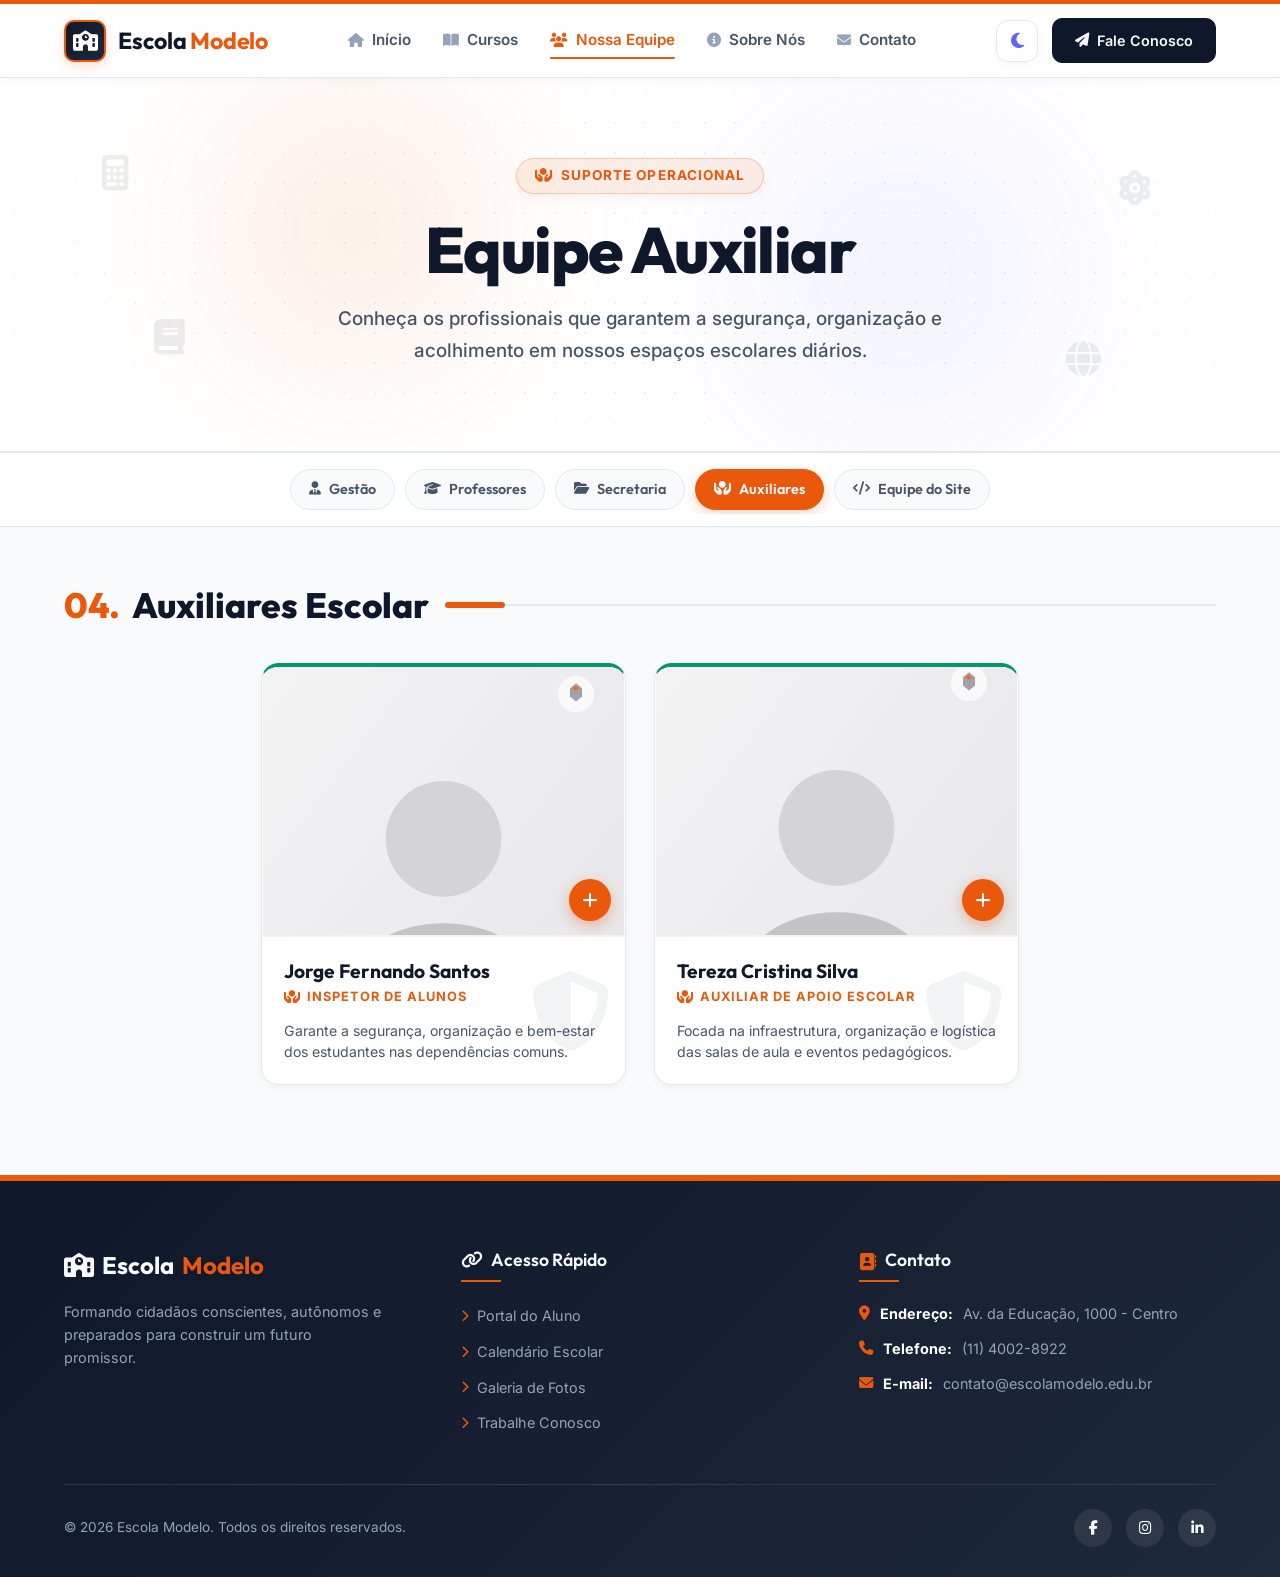
==== commit 69a40a8e: "ajuste pequenos de icones" ====
--- a/auxiliares.html
+++ b/auxiliares.html
@@ -42,7 +42,13 @@
         <li><a href="#contato" id="link-contato"><i class="fa-solid fa-envelope"></i> Contato</a></li>
       </ul>
 
-      <a href="#contato" class="nav-cta" id="cta-fale-conosco"><i class="fa-solid fa-paper-plane"></i> Fale Conosco</a>
+      <div class="nav-actions-group">
+        <button class="theme-toggle-btn" id="theme-toggle-btn" title="Alternar tema claro e escuro" aria-label="Alternar tema claro e escuro">
+          <i class="fa-solid fa-moon icon-moon"></i>
+          <i class="fa-solid fa-sun icon-sun"></i>
+        </button>
+        <a href="#contato" class="nav-cta" id="cta-fale-conosco"><i class="fa-solid fa-paper-plane"></i> Fale Conosco</a>
+      </div>
 
       <!-- Botão Hambúrguer (Mobile/Tablet) -->
       <button class="hamburger-btn" id="hamburger-btn" aria-label="Abrir menu de navegação" aria-expanded="false" aria-controls="mobile-menu">
@@ -67,6 +73,15 @@
 
   <!-- Hero Section -->
   <section class="hero" id="hero-equipe" aria-labelledby="hero-title-id">
+    <div class="hero-shapes" aria-hidden="true">
+      <div class="shape shape-glow-1"></div>
+      <div class="shape shape-glow-2"></div>
+      <div class="shape shape-pattern"></div>
+      <div class="shape float-icon float-icon-1"><i class="fa-solid fa-calculator"></i></div>
+      <div class="shape float-icon float-icon-2"><i class="fa-solid fa-book"></i></div>
+      <div class="shape float-icon float-icon-3"><i class="fa-solid fa-atom"></i></div>
+      <div class="shape float-icon float-icon-4"><i class="fa-solid fa-globe"></i></div>
+    </div>
     <div class="hero-content" data-aos="fade-down">
       <span class="hero-badge" id="hero-sub"><i class="fa-solid fa-hands-holding-circle"></i> Suporte Operacional</span>
       <h1 class="hero-title" id="hero-title-id">Equipe Auxiliar</h1>
--- a/style.css
+++ b/style.css
@@ -11,27 +11,30 @@
   padding: 0;
 }
 
-:root {
-  /* Cores Principais */
-  --color-bg: #ffffff;
-  --color-bg-alt: #f8fafc;
+:root, body[data-theme="light"] {
+  /* Cores Principais Light Mode */
+  --color-bg: #f8fafc;
+  --color-bg-alt: #ffffff;
   --color-card-bg: #ffffff;
   --color-text-primary: #0f172a;
   --color-text-secondary: #475569;
   --color-text-muted: #94a3b8;
   --color-border: #e2e8f0;
+  --color-nav-bg: rgba(255, 255, 255, 0.95);
+  --color-shift-bg: #e2e8f0;
+  --color-modal-bg: #ffffff;
   
   /* Laranja Principal e Variações */
   --color-orange: #ea580c;
   --color-orange-light: #ff7e3d;
   --color-orange-dark: #c2410c;
-  --color-orange-glow: rgba(234, 88, 12, 0.15);
+  --color-orange-glow: rgba(234, 88, 12, 0.18);
 
   /* Sombras Modernas */
-  --shadow-sm: 0 2px 8px rgba(15, 23, 42, 0.04);
-  --shadow-md: 0 8px 24px rgba(15, 23, 42, 0.06);
+  --shadow-sm: 0 2px 10px rgba(15, 23, 42, 0.04);
+  --shadow-md: 0 8px 24px rgba(15, 23, 42, 0.07);
   --shadow-lg: 0 16px 40px rgba(15, 23, 42, 0.12);
-  --shadow-glow: 0 14px 35px rgba(234, 88, 12, 0.15);
+  --shadow-glow: 0 14px 35px rgba(234, 88, 12, 0.18);
   
   /* Fontes */
   --font-title: 'Outfit', sans-serif;
@@ -46,6 +49,25 @@
   --navbar-height: 73px;
 }
 
+body[data-theme="dark"] {
+  /* Cores Principais Dark Mode */
+  --color-bg: #0b0f17;
+  --color-bg-alt: #131b2e;
+  --color-card-bg: #151d30;
+  --color-text-primary: #f8fafc;
+  --color-text-secondary: #cbd5e1;
+  --color-text-muted: #64748b;
+  --color-border: #1e293b;
+  --color-nav-bg: rgba(11, 15, 23, 0.95);
+  --color-shift-bg: #1e293b;
+  --color-modal-bg: #131b2e;
+
+  --shadow-sm: 0 2px 10px rgba(0, 0, 0, 0.3);
+  --shadow-md: 0 8px 24px rgba(0, 0, 0, 0.45);
+  --shadow-lg: 0 16px 40px rgba(0, 0, 0, 0.6);
+  --shadow-glow: 0 14px 35px rgba(234, 88, 12, 0.28);
+}
+
 body {
   font-family: var(--font-body);
   background-color: var(--color-bg);
@@ -55,6 +77,7 @@
   overflow-x: hidden;
   margin: 0;
   padding: 0;
+  transition: background-color 0.35s ease, color 0.35s ease, border-color 0.35s ease;
 }
 
 /* -------------------------------------------------------------
@@ -71,9 +94,9 @@
 
 .navbar {
   width: 100%;
-  background-color: rgba(255, 255, 255, 0.98);
-  backdrop-filter: blur(12px);
-  -webkit-backdrop-filter: blur(12px);
+  background-color: var(--color-nav-bg);
+  backdrop-filter: blur(14px);
+  -webkit-backdrop-filter: blur(14px);
   border-bottom: 1px solid var(--color-border);
   border-top: 4px solid var(--color-orange);
   padding: 14px 5%;
@@ -83,6 +106,7 @@
   box-shadow: var(--shadow-sm);
   position: relative;
   z-index: 1001;
+  transition: background-color 0.35s ease, border-color 0.35s ease;
 }
 
 .nav-brand {
@@ -101,7 +125,7 @@
   display: flex;
   align-items: center;
   justify-content: center;
-  color: var(--color-bg);
+  color: #ffffff;
   font-weight: 800;
   font-family: var(--font-title);
   font-size: 1.25rem;
@@ -121,6 +145,7 @@
   font-weight: 700;
   color: var(--color-text-primary);
   letter-spacing: -0.01em;
+  transition: color 0.35s ease;
 }
 
 .brand-text span {
@@ -177,6 +202,55 @@
 .nav-links a.active::after,
 .nav-links a:hover::after {
   width: 100%;
+}
+
+.nav-actions-group {
+  display: flex;
+  align-items: center;
+  gap: 14px;
+}
+
+.theme-toggle-btn {
+  background-color: var(--color-bg-alt);
+  border: 1px solid var(--color-border);
+  color: var(--color-text-primary);
+  width: 42px;
+  height: 42px;
+  border-radius: 12px;
+  display: inline-flex;
+  align-items: center;
+  justify-content: center;
+  cursor: pointer;
+  font-size: 1.1rem;
+  transition: var(--transition-bounce);
+  box-shadow: var(--shadow-sm);
+  outline: none;
+  z-index: 1010;
+}
+
+.theme-toggle-btn:hover {
+  border-color: var(--color-orange);
+  color: var(--color-orange);
+  transform: translateY(-2px) scale(1.05);
+  box-shadow: var(--shadow-glow);
+}
+
+.theme-toggle-btn .icon-sun {
+  display: none;
+  color: #f59e0b;
+}
+
+.theme-toggle-btn .icon-moon {
+  display: inline-block;
+  color: #6366f1;
+}
+
+body[data-theme="dark"] .theme-toggle-btn .icon-sun {
+  display: inline-block;
+}
+
+body[data-theme="dark"] .theme-toggle-btn .icon-moon {
+  display: none;
 }
 
 .nav-cta {
@@ -197,7 +271,7 @@
 .nav-cta:hover {
   background-color: var(--color-orange);
   border-color: var(--color-orange);
-  color: var(--color-bg);
+  color: #ffffff;
   box-shadow: 0 6px 20px var(--color-orange-glow);
   transform: translateY(-2px);
 }
@@ -325,29 +399,96 @@
 /* -------------------------------------------------------------
  * HERO SECTION COM SUBTIL DEGRADÊ INSTITUCIONAL
  * ------------------------------------------------------------- */
+/* -------------------------------------------------------------
+ * HERO SECTION COM VISUAL MODERNO, FORMAS E GLOW EDUCACIONAL
+ * ------------------------------------------------------------- */
+/* -------------------------------------------------------------
+ * HERO SECTION COM FUNDO BRANCO E DETALHES DE ALTO CONTRASTE
+ * (FUNCIONA NO LIGHT E DARK MODE COMO SEÇÃO DE DESTAQUE)
+ * ------------------------------------------------------------- */
 .hero {
-  background: linear-gradient(135deg, #0f172a 0%, #1e293b 60%, #0f172a 100%);
-  color: var(--color-bg);
-  padding: 70px 5% 75px 5%;
+  background: #ffffff !important;
+  color: #0f172a;
+  padding: 80px 5% 85px 5%;
   text-align: center;
   position: relative;
   overflow: hidden;
-  border-bottom: 1px solid rgba(255, 255, 255, 0.08);
-}
-
-.hero::before {
-  content: '';
+  border-bottom: 2px solid var(--color-border);
+  box-shadow: 0 4px 20px rgba(0, 0, 0, 0.03);
+  transition: border-color 0.35s ease;
+}
+
+body[data-theme="dark"] .hero {
+  border-bottom-color: var(--color-orange);
+}
+
+.hero-shapes {
   position: absolute;
-  top: -50%;
-  left: -50%;
-  width: 200%;
-  height: 200%;
-  background: radial-gradient(circle at 50% 50%, rgba(234, 88, 12, 0.12) 0%, rgba(0,0,0,0) 65%);
+  top: 0;
+  left: 0;
+  width: 100%;
+  height: 100%;
+  overflow: hidden;
   pointer-events: none;
+  z-index: 0;
+}
+
+.shape-glow-1 {
+  position: absolute;
+  top: -20%;
+  left: 10%;
+  width: 450px;
+  height: 450px;
+  background: radial-gradient(circle, rgba(234, 88, 12, 0.12) 0%, rgba(234, 88, 12, 0) 70%);
+  filter: blur(60px);
+  animation: glowPulse 8s ease-in-out infinite alternate;
+}
+
+.shape-glow-2 {
+  position: absolute;
+  bottom: -20%;
+  right: 10%;
+  width: 500px;
+  height: 500px;
+  background: radial-gradient(circle, rgba(99, 102, 241, 0.1) 0%, rgba(99, 102, 241, 0) 70%);
+  filter: blur(70px);
+  animation: glowPulse 10s ease-in-out infinite alternate-reverse;
+}
+
+.shape-pattern {
+  position: absolute;
+  inset: 0;
+  background-image: radial-gradient(rgba(15, 23, 42, 0.08) 1px, transparent 1px);
+  background-size: 30px 30px;
+  mask-image: radial-gradient(ellipse at center, black 50%, transparent 85%);
+  -webkit-mask-image: radial-gradient(ellipse at center, black 50%, transparent 85%);
+  opacity: 0.7;
+}
+
+.float-icon {
+  position: absolute;
+  color: rgba(15, 23, 42, 0.08);
+  font-size: 2.2rem;
+  animation: heroFloat 12s ease-in-out infinite;
+}
+
+.float-icon-1 { top: 18%; left: 8%; animation-delay: 0s; }
+.float-icon-2 { top: 62%; left: 12%; animation-delay: -3s; }
+.float-icon-3 { top: 22%; right: 10%; animation-delay: -6s; }
+.float-icon-4 { top: 68%; right: 14%; animation-delay: -9s; }
+
+@keyframes glowPulse {
+  0% { transform: scale(1) translate(0, 0); opacity: 0.7; }
+  100% { transform: scale(1.25) translate(30px, 20px); opacity: 1; }
+}
+
+@keyframes heroFloat {
+  0%, 100% { transform: translateY(0) rotate(0deg); }
+  50% { transform: translateY(-16px) rotate(8deg); }
 }
 
 .hero-content {
-  max-width: 800px;
+  max-width: 820px;
   margin: 0 auto;
   position: relative;
   z-index: 1;
@@ -357,35 +498,138 @@
   display: inline-flex;
   align-items: center;
   gap: 8px;
-  background-color: rgba(234, 88, 12, 0.12);
-  color: #fb923c;
-  border: 1px solid rgba(234, 88, 12, 0.3);
-  padding: 6px 16px;
+  background: rgba(234, 88, 12, 0.1);
+  color: #ea580c;
+  border: 1px solid rgba(234, 88, 12, 0.25);
+  padding: 6px 18px;
   border-radius: 30px;
   font-size: 0.85rem;
   font-weight: 700;
   text-transform: uppercase;
   letter-spacing: 0.08em;
-  margin-bottom: 18px;
+  margin-bottom: 20px;
+  backdrop-filter: blur(8px);
+  box-shadow: 0 4px 12px rgba(234, 88, 12, 0.08);
 }
 
 .hero-title {
   font-family: var(--font-title);
-  font-size: clamp(2.2rem, 5vw, 3.8rem);
+  font-size: clamp(2.3rem, 5.5vw, 4rem);
   font-weight: 800;
-  line-height: 1.15;
+  line-height: 1.12;
   margin-bottom: 18px;
-  letter-spacing: -0.02em;
-  color: #ffffff;
+  letter-spacing: -0.025em;
+  color: #0f172a !important;
+  text-shadow: none;
 }
 
 .hero-description {
-  color: #94a3b8;
-  font-size: clamp(1rem, 2vw, 1.15rem);
+  color: #475569 !important;
+  font-size: clamp(1.02rem, 2vw, 1.18rem);
+  font-weight: 500;
+  max-width: 700px;
+  margin: 0 auto;
+  line-height: 1.65;
+}
+
+/* -------------------------------------------------------------
+ * BARRA DE PESQUISA DE PROFESSORES
+ * ------------------------------------------------------------- */
+.teacher-search-wrapper {
+  display: flex;
+  justify-content: center;
+  margin-bottom: 35px;
+  width: 100%;
+}
+
+.teacher-search-container {
+  position: relative;
+  width: 100%;
+  max-width: 620px;
+  display: flex;
+  align-items: center;
+  background-color: var(--color-bg-alt);
+  border: 2px solid var(--color-border);
+  border-radius: 50px;
+  padding: 8px 20px;
+  box-shadow: var(--shadow-md);
+  transition: var(--transition-smooth);
+}
+
+.teacher-search-container:focus-within {
+  border-color: var(--color-orange);
+  box-shadow: 0 0 0 4px var(--color-orange-glow), var(--shadow-lg);
+  transform: translateY(-2px);
+}
+
+.teacher-search-container .search-icon {
+  color: var(--color-orange);
+  font-size: 1.15rem;
+  margin-right: 12px;
+  transition: var(--transition-fast);
+}
+
+.teacher-search-input {
+  width: 100%;
+  border: none;
+  background: transparent;
+  outline: none;
+  font-family: var(--font-body);
+  font-size: 1rem;
+  font-weight: 500;
+  color: var(--color-text-primary);
+  padding: 8px 0;
+}
+
+.teacher-search-input::placeholder {
+  color: var(--color-text-muted);
   font-weight: 400;
-  max-width: 680px;
-  margin: 0 auto;
-  line-height: 1.6;
+}
+
+.search-clear-btn {
+  background: transparent;
+  border: none;
+  color: var(--color-text-muted);
+  font-size: 1.1rem;
+  cursor: pointer;
+  padding: 6px;
+  border-radius: 50%;
+  display: none;
+  transition: var(--transition-fast);
+}
+
+.search-clear-btn:hover {
+  color: var(--color-orange);
+  background-color: var(--color-shift-bg);
+}
+
+.teacher-search-input:not(:placeholder-shown) ~ .search-clear-btn {
+  display: flex;
+  align-items: center;
+  justify-content: center;
+}
+
+.empty-search-state {
+  grid-column: 1 / -1;
+  text-align: center;
+  padding: 50px 20px;
+  background-color: var(--color-bg-alt);
+  border: 1px dashed var(--color-border);
+  border-radius: 20px;
+  color: var(--color-text-secondary);
+}
+
+.empty-search-state i {
+  font-size: 2.8rem;
+  color: var(--color-orange);
+  margin-bottom: 16px;
+}
+
+.empty-search-state h4 {
+  font-family: var(--font-title);
+  font-size: 1.3rem;
+  color: var(--color-text-primary);
+  margin-bottom: 8px;
 }
 
 /* -------------------------------------------------------------
@@ -512,13 +756,14 @@
 
 .shift-toggle-container {
   display: inline-flex;
-  background-color: #f1f5f9;
+  background-color: var(--color-shift-bg);
   padding: 6px;
   border-radius: 50px;
   border: 1px solid var(--color-border);
-  box-shadow: inset 0 2px 4px rgba(0,0,0,0.03);
+  box-shadow: inset 0 2px 4px rgba(0,0,0,0.06);
   gap: 8px;
   max-width: 100%;
+  transition: background-color 0.35s ease, border-color 0.35s ease;
 }
 
 .shift-btn {
@@ -563,9 +808,9 @@
 }
 
 /* -------------------------------------------------------------
- * GRADE DE MEMBROS (EXATAMENTE 4 POR FILEIRA NO COMPUTADOR)
+ * GRADE DOS PROFESSORES (EXATAMENTE 4 POR FILEIRA NO DESKTOP)
  * ------------------------------------------------------------- */
-.members-grid {
+.members-grid[data-categoria="professores"] {
   display: grid;
   grid-template-columns: repeat(4, 1fr);
   gap: 28px;
@@ -576,32 +821,64 @@
   transform: translateY(0);
 }
 
+@media (max-width: 1100px) {
+  .members-grid[data-categoria="professores"] {
+    grid-template-columns: repeat(2, 1fr);
+    gap: 24px;
+  }
+}
+
+@media (max-width: 650px) {
+  .members-grid[data-categoria="professores"] {
+    grid-template-columns: 1fr;
+    gap: 20px;
+  }
+}
+
+/* -------------------------------------------------------------
+ * GRADE DAS OUTRAS EQUIPES (EXATAMENTE 3 POR FILEIRA, CENTRALIZADOS)
+ * ------------------------------------------------------------- */
+.members-grid:not([data-categoria="professores"]) {
+  display: flex;
+  flex-wrap: wrap;
+  justify-content: center;
+  gap: 28px;
+  width: 100%;
+  align-items: stretch;
+  transition: opacity 0.25s ease, transform 0.25s ease;
+  opacity: 1;
+  transform: translateY(0);
+}
+
+.members-grid:not([data-categoria="professores"]) .member-card {
+  width: calc(33.333% - 19px);
+  max-width: 390px;
+  min-width: 280px;
+  flex-grow: 0;
+  flex-shrink: 0;
+}
+
+@media (max-width: 1100px) {
+  .members-grid:not([data-categoria="professores"]) .member-card {
+    width: calc(50% - 14px);
+    max-width: 440px;
+  }
+}
+
+@media (max-width: 650px) {
+  .members-grid:not([data-categoria="professores"]) .member-card {
+    width: 100%;
+    max-width: 100%;
+  }
+}
+
 .members-grid.fade-out {
   opacity: 0;
   transform: translateY(12px);
 }
 
-/* Responsividade da grade conforme solicitado:
- * Computador: 4 cards por fileira
- * Tablet: 2 cards por fileira
- * Celular: 1 card por fileira
- */
-@media (max-width: 1100px) {
-  .members-grid {
-    grid-template-columns: repeat(2, 1fr);
-    gap: 24px;
-  }
-}
-
-@media (max-width: 650px) {
-  .members-grid {
-    grid-template-columns: 1fr;
-    gap: 20px;
-  }
-}
-
 /* -------------------------------------------------------------
- * CARDS DE MEMBROS E PROFESSORES (COM BADGES DE TURNO E EFEITOS)
+ * CARDS DE MEMBROS (COM MARCA D'ÁGUA, DESTAQUES E EFEITOS)
  * ------------------------------------------------------------- */
 .member-card {
   background-color: var(--color-card-bg);
@@ -615,8 +892,33 @@
   cursor: pointer;
   transition: transform 0.35s cubic-bezier(0.4, 0, 0.2, 1),
               box-shadow 0.35s cubic-bezier(0.4, 0, 0.2, 1),
-              border-color 0.3s ease;
+              border-color 0.3s ease,
+              background-color 0.35s ease;
   position: relative;
+}
+
+/* Variação de borda superior decorativa por categoria */
+.member-card.card-cat-gestao { border-top: 4px solid #ea580c; }
+.member-card.card-cat-secretaria { border-top: 4px solid #0284c7; }
+.member-card.card-cat-auxiliares { border-top: 4px solid #059669; }
+.member-card.card-cat-desenvolvedores { border-top: 4px solid #7c3aed; }
+.member-card.card-cat-professores { border-top: 4px solid var(--color-orange); }
+
+.card-watermark-icon {
+  position: absolute;
+  bottom: 8px;
+  right: 14px;
+  font-size: 5rem;
+  color: var(--color-text-primary);
+  opacity: 0.05;
+  pointer-events: none;
+  z-index: 1;
+  transition: transform 0.4s ease, opacity 0.4s ease;
+}
+
+body[data-theme="dark"] .card-watermark-icon {
+  color: #ffffff;
+  opacity: 0.06;
 }
 
 @media (hover: hover) {
@@ -628,6 +930,11 @@
   
   .member-card:hover .member-photo {
     transform: scale(1.06);
+  }
+
+  .member-card:hover .card-watermark-icon {
+    opacity: 0.12;
+    transform: scale(1.12) rotate(-8deg);
   }
 }
 
